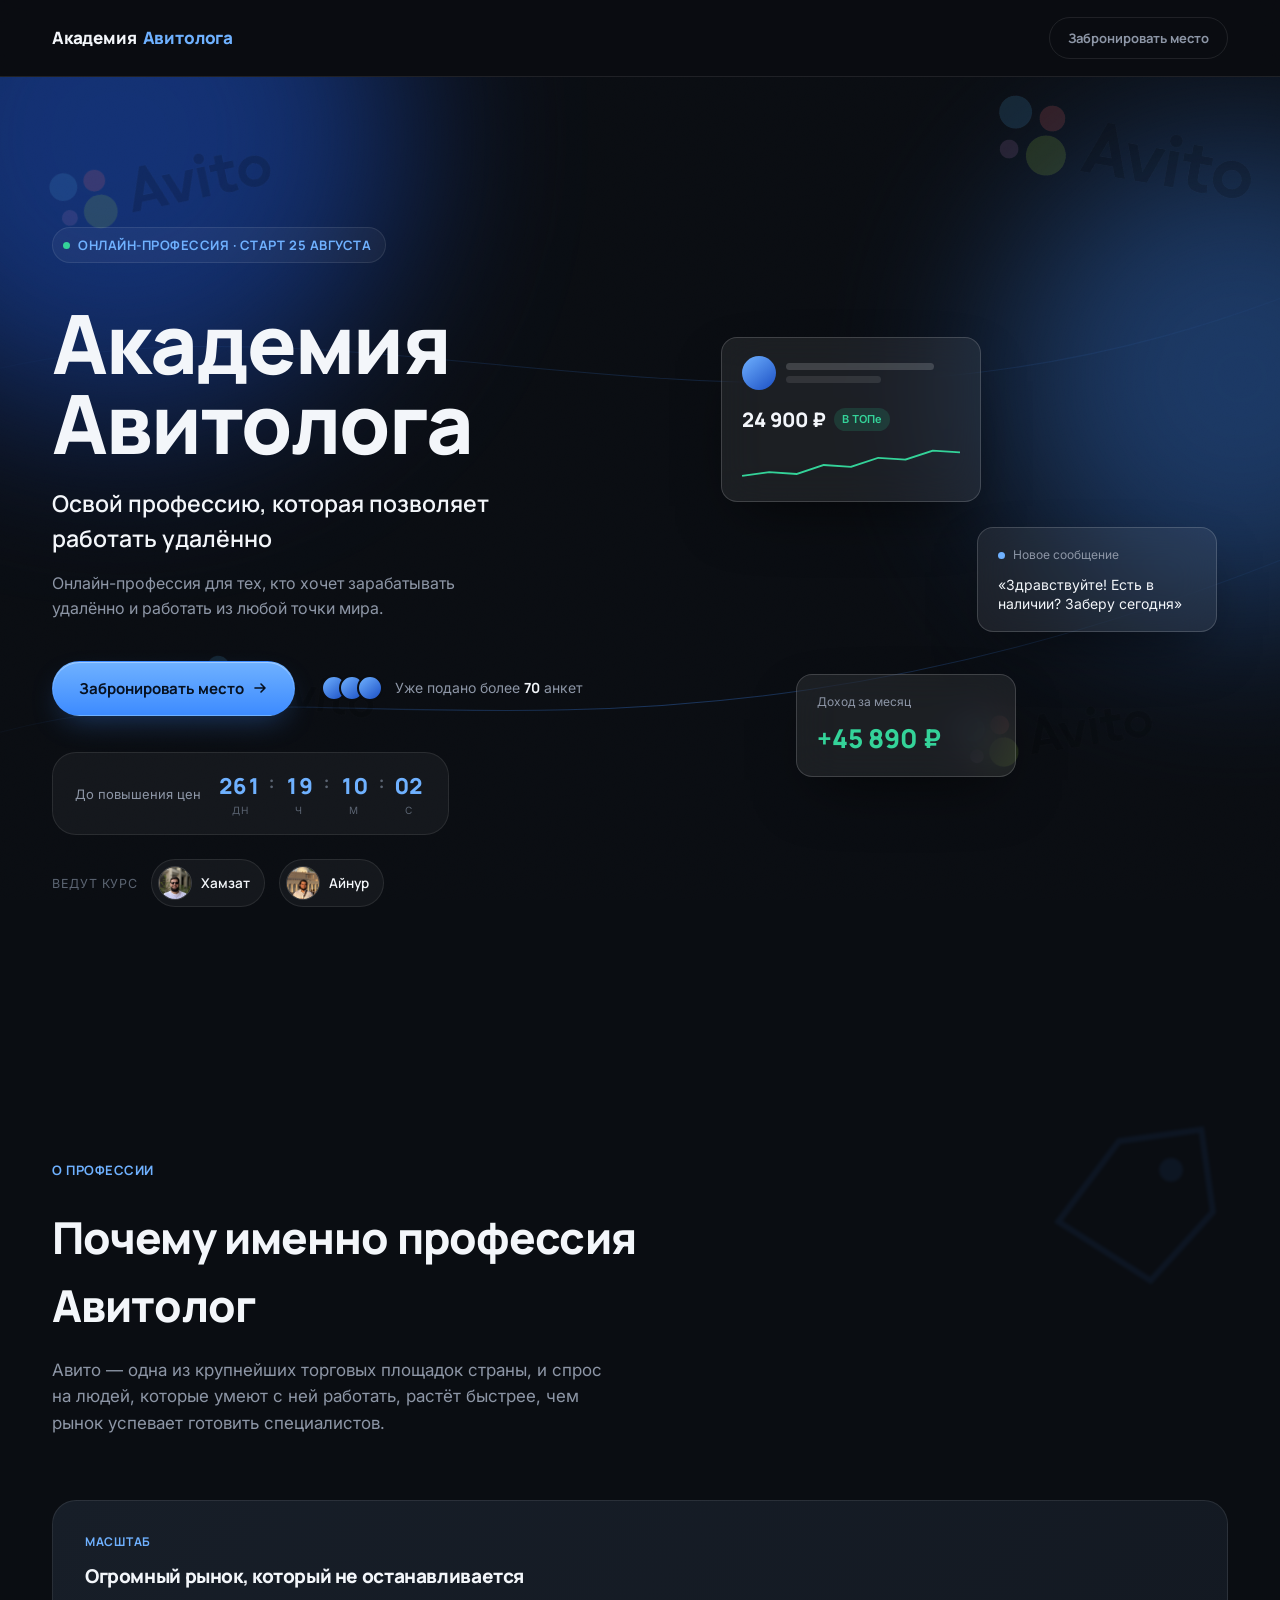
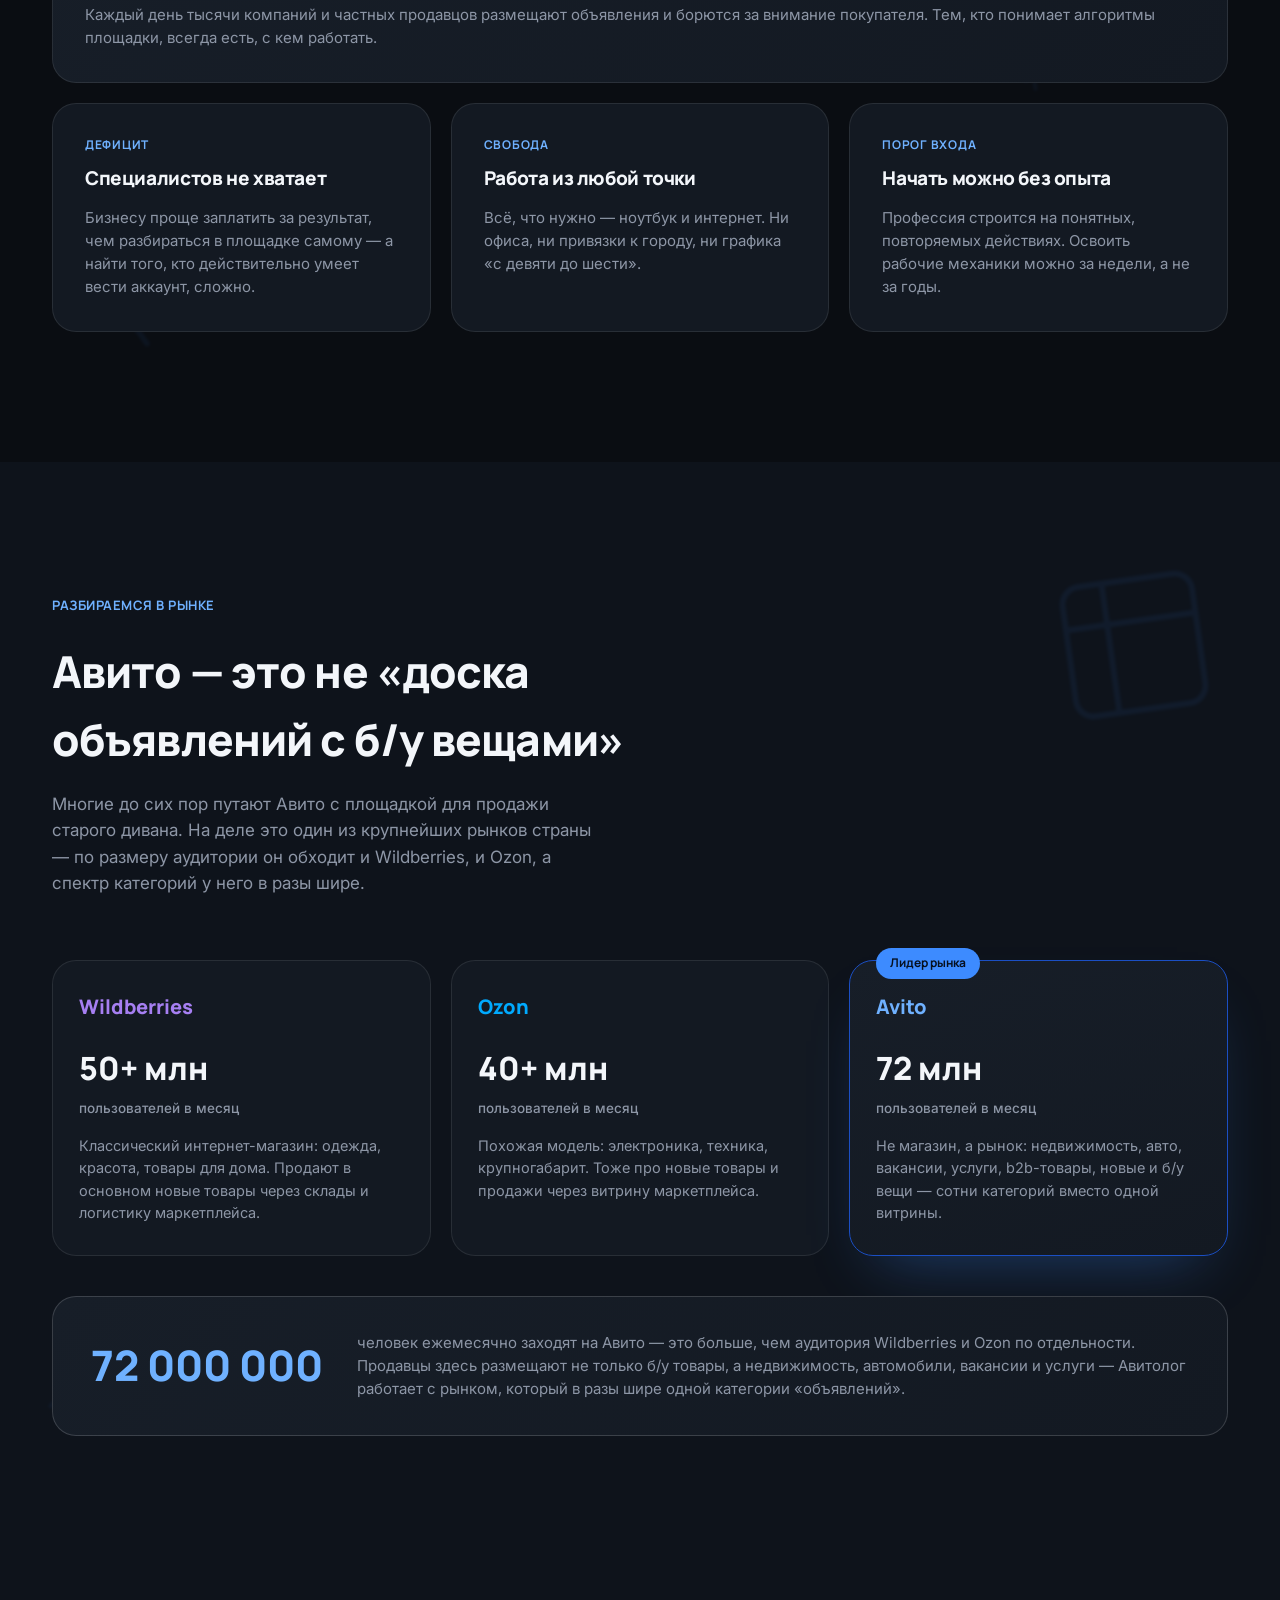
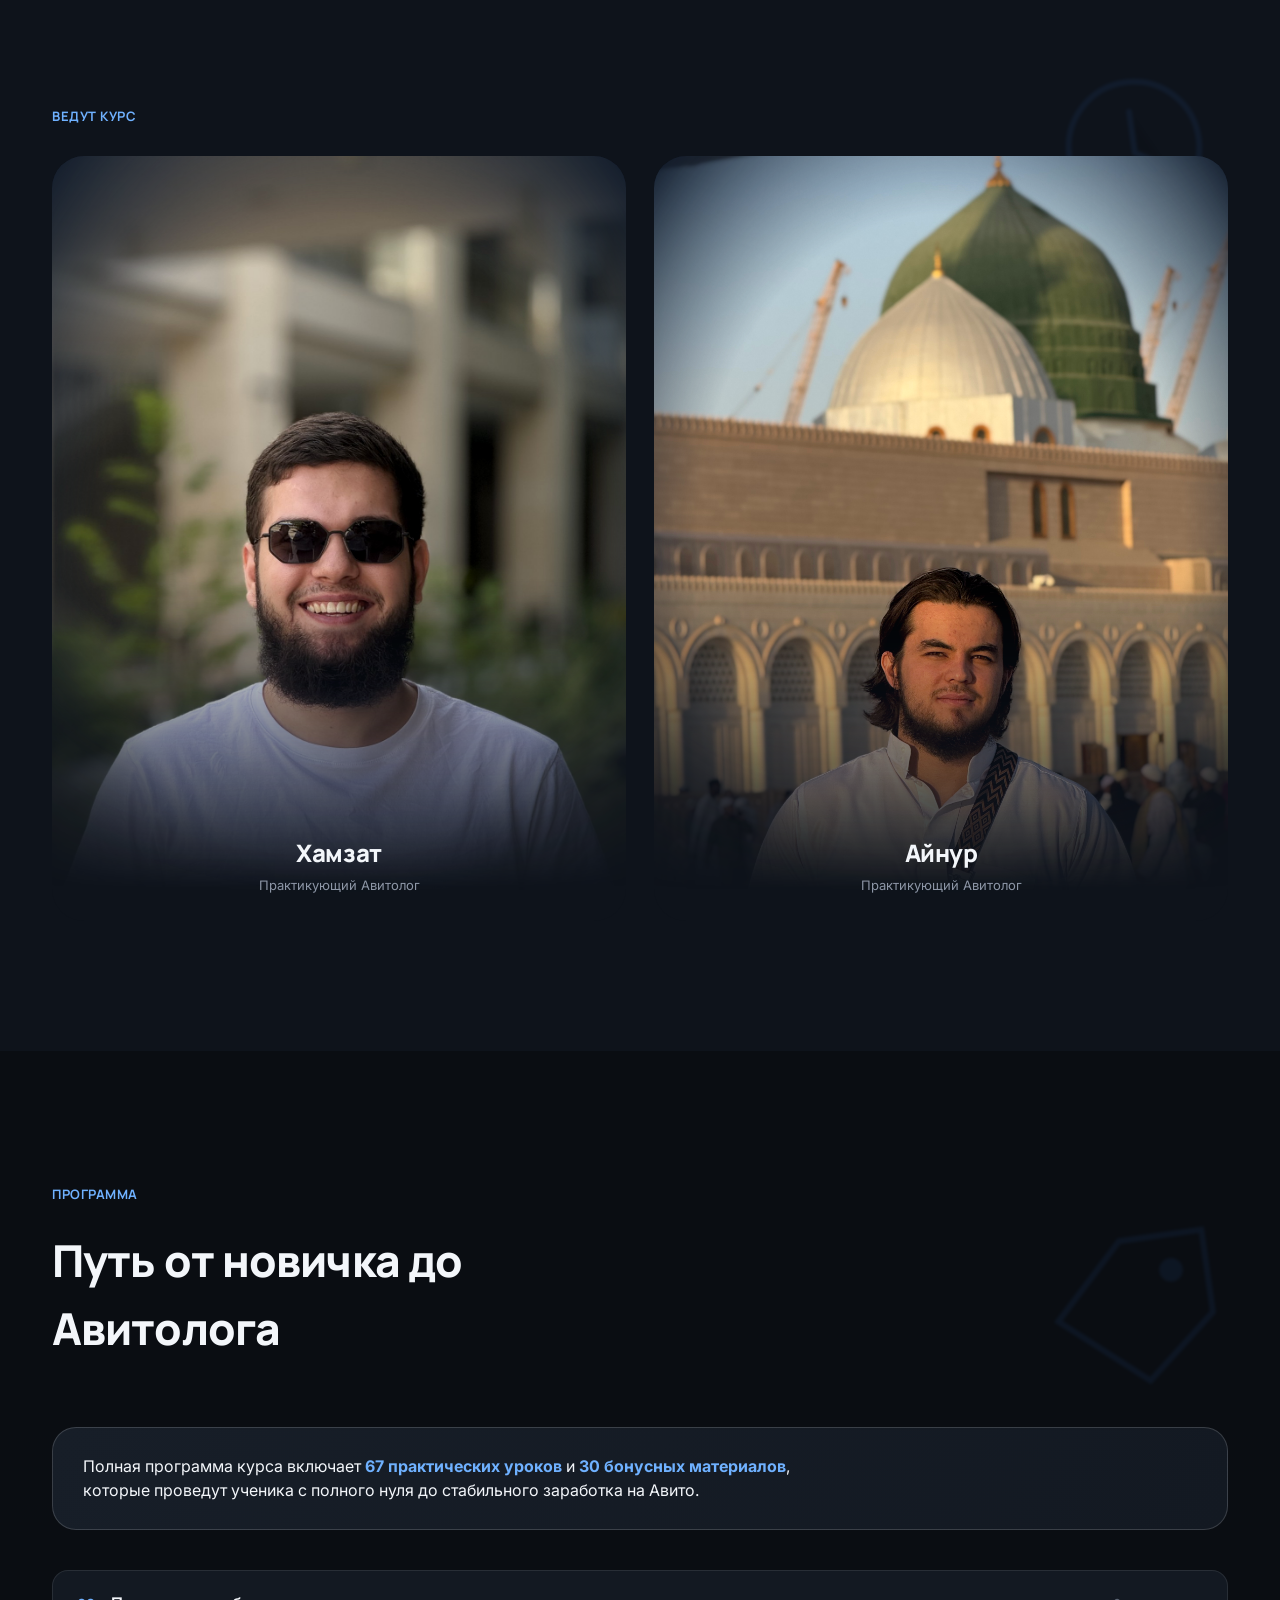
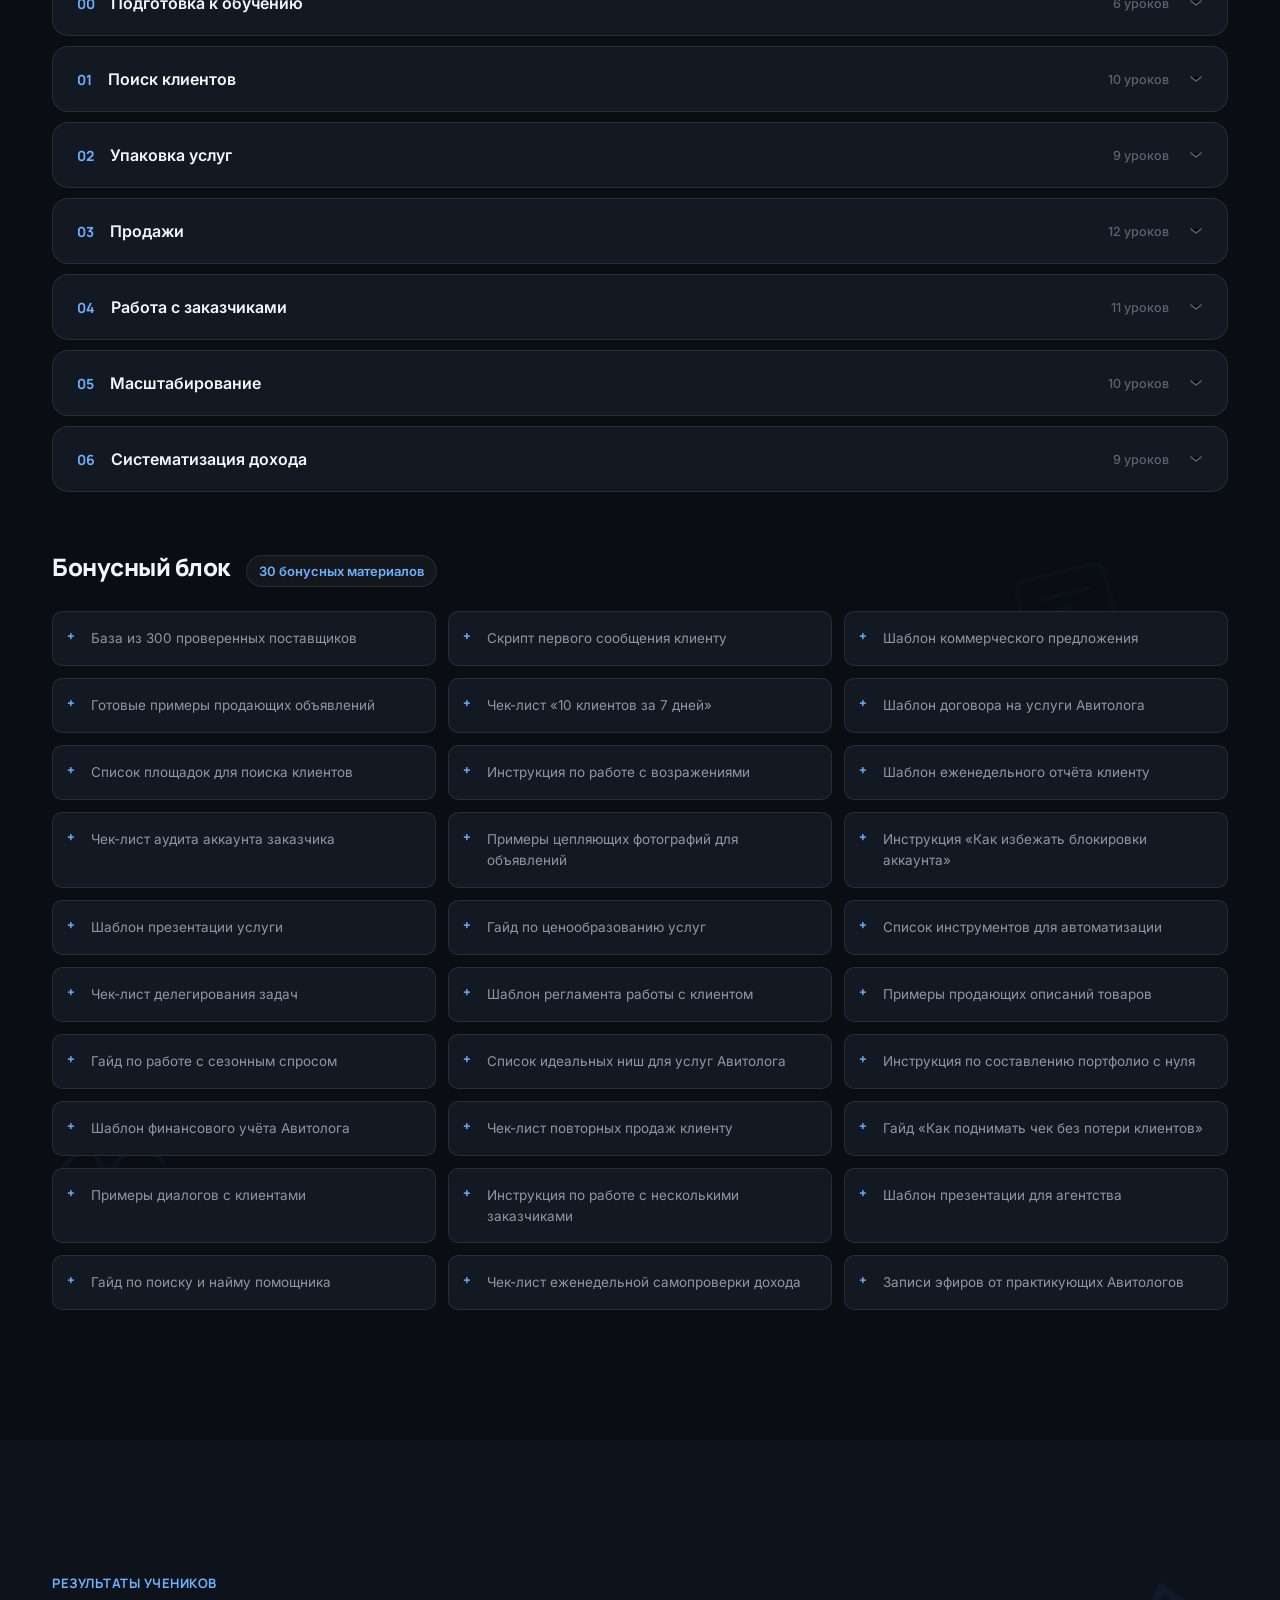
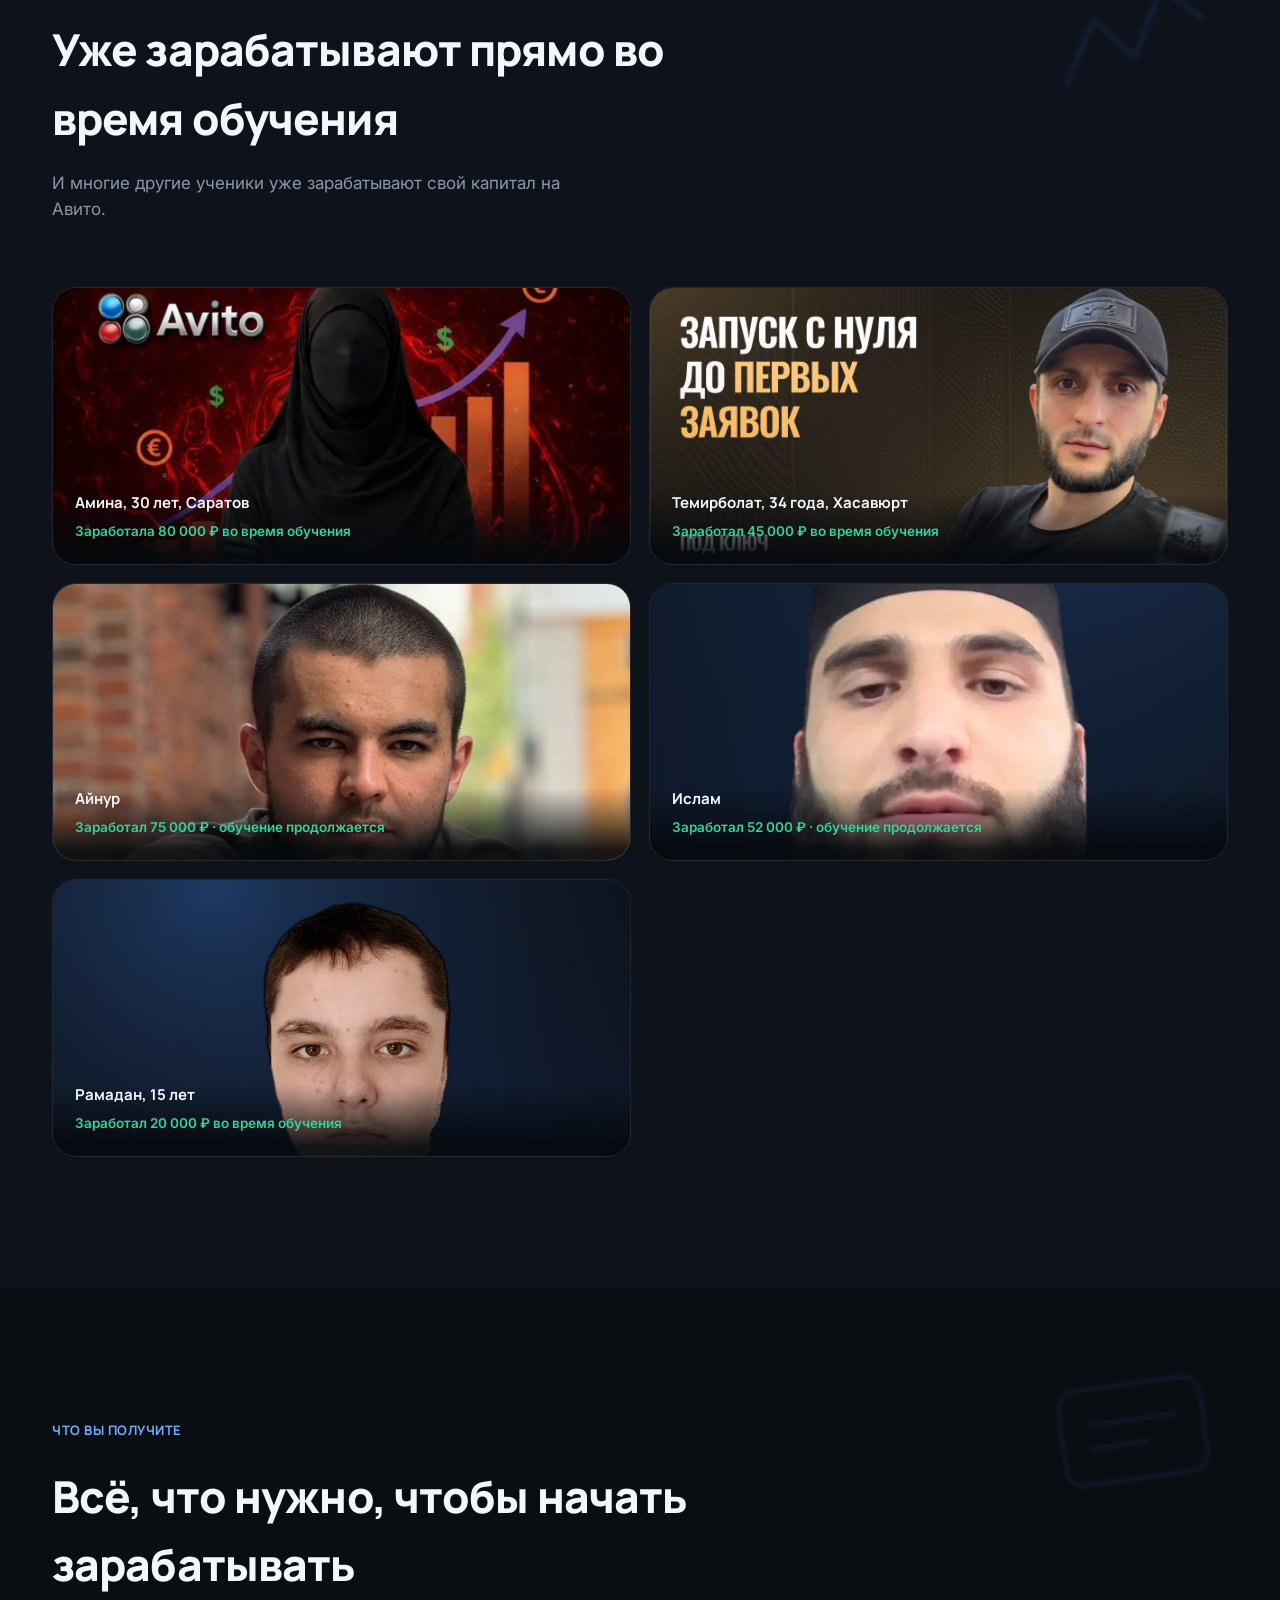
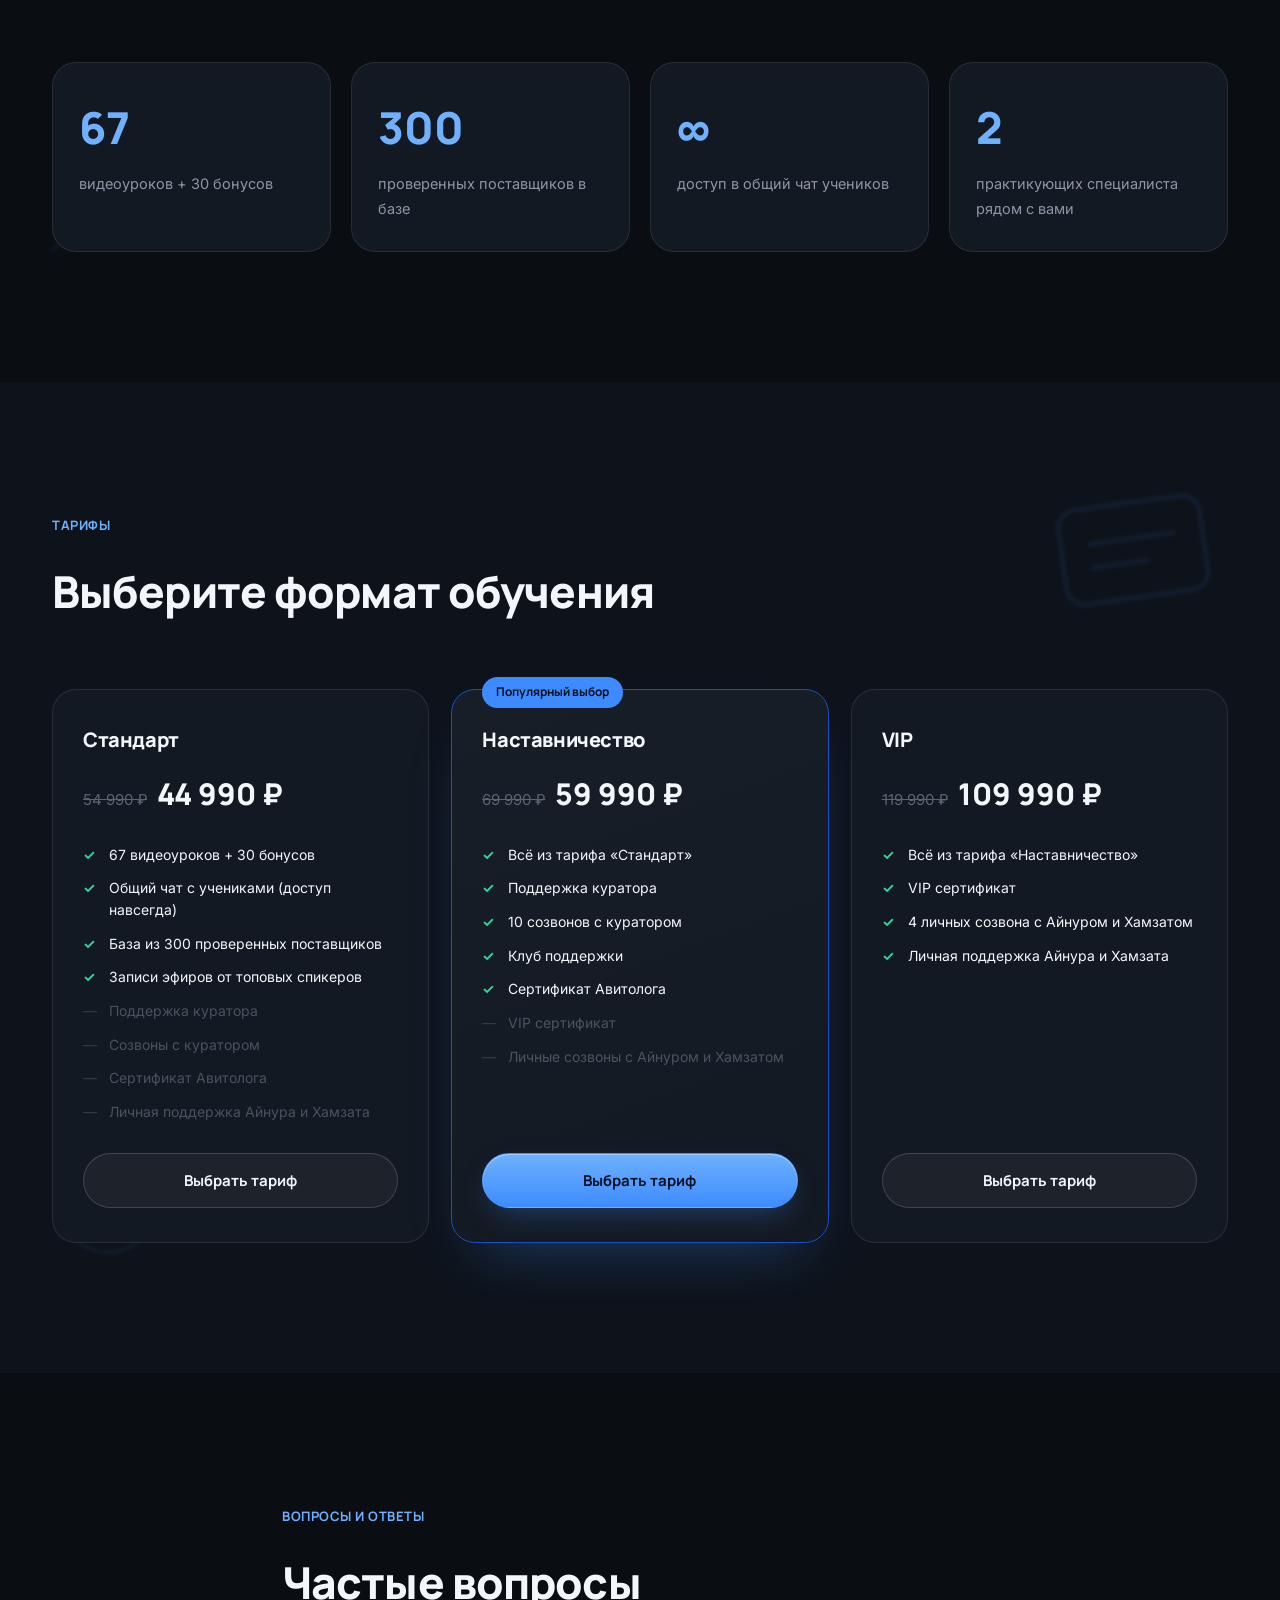
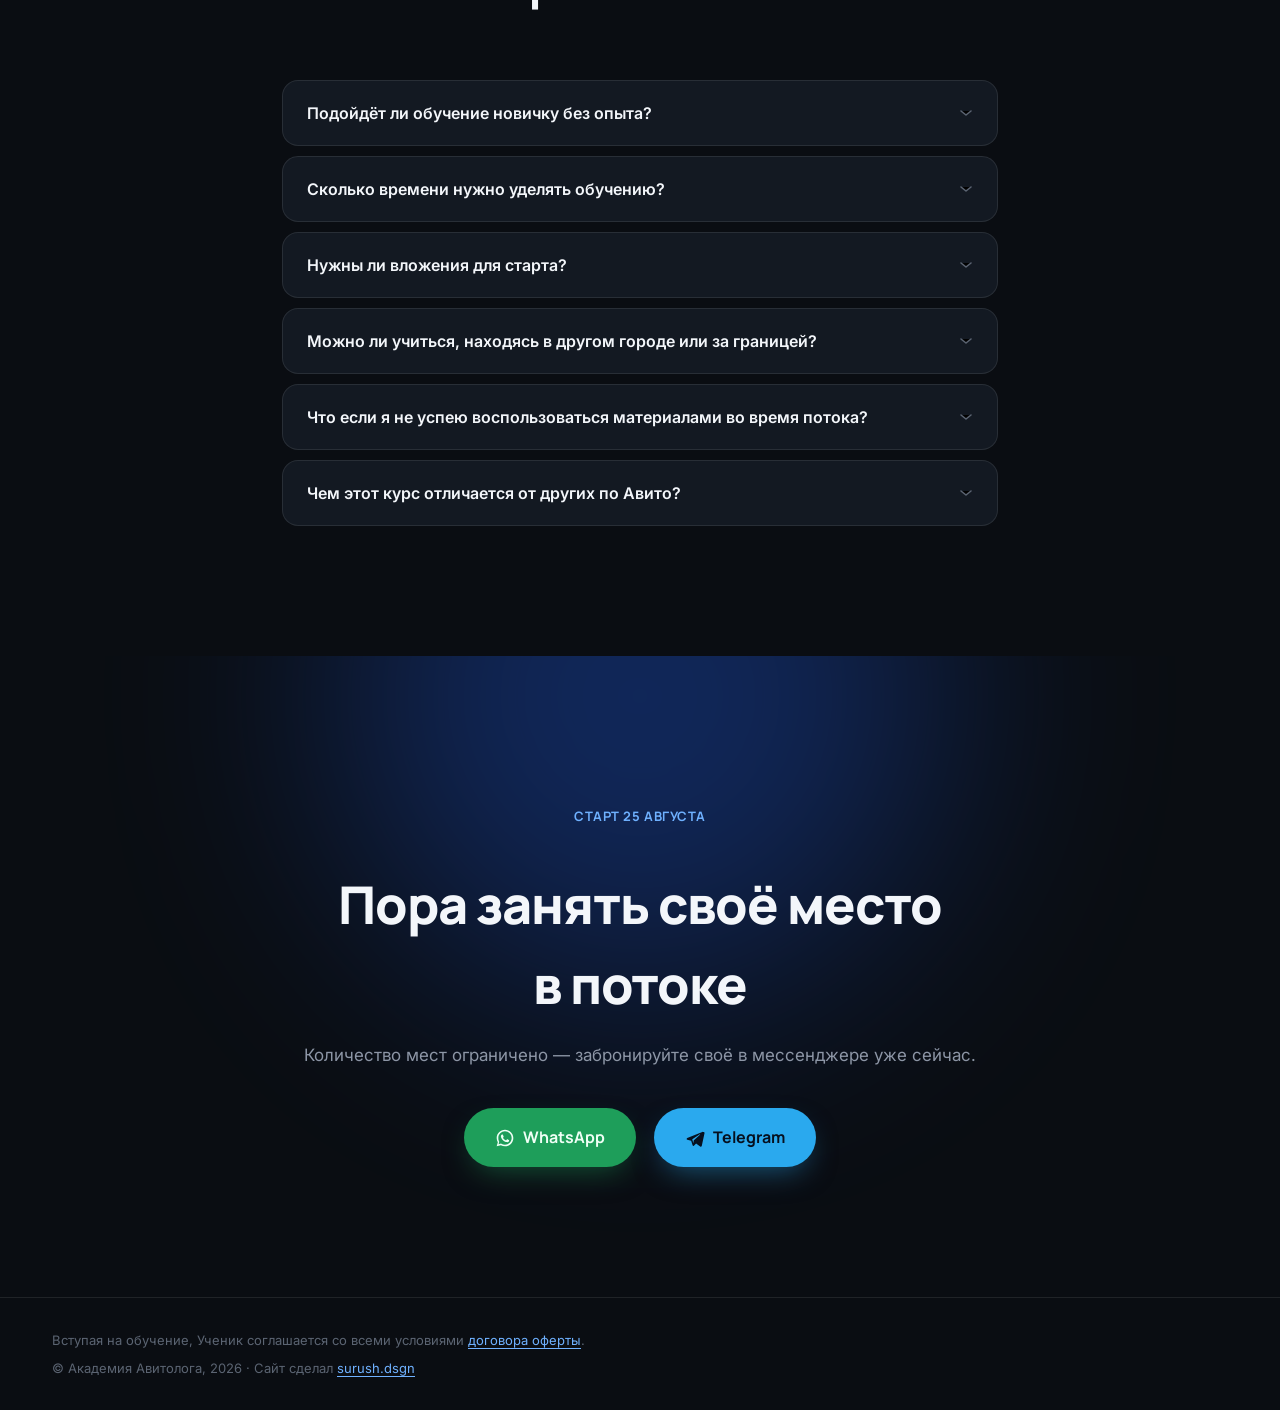
==== index.html @ 6f76bb0f "Add files via upload" ====
<!DOCTYPE html>
<html lang="ru">
<head>
<meta charset="UTF-8">
<meta name="viewport" content="width=device-width, initial-scale=1.0">
<title>Академия Авитолога — онлайн-профессия для удалённой работы</title>
<meta name="description" content="Освой профессию Авитолога и зарабатывай удалённо. Практикующие специалисты, реальные методы, старт 25 августа.">
<link rel="preconnect" href="https://fonts.googleapis.com">
<link rel="preconnect" href="https://fonts.gstatic.com" crossorigin>
<link href="https://fonts.googleapis.com/css2?family=Manrope:wght@500;600;700;800&family=Inter:wght@400;500;600&display=swap" rel="stylesheet">
<link rel="stylesheet" href="css/styles.css">
</head>
<body>

<div class="noise-overlay" aria-hidden="true"></div>
<div class="cursor-glow" aria-hidden="true"></div>

<!-- ============ HEADER ============ -->
<header class="site-header">
  <div class="container header-row">
    <div class="logo">Академия<span>Авитолога</span></div>
    <a href="#final-cta" class="btn btn-ghost btn-sm js-scroll-cta">Забронировать место</a>
  </div>
</header>

<main>

  <!-- ============ HERO ============ -->
  <section class="hero" id="hero">
    <div class="hero-bg" aria-hidden="true">
      <div class="hero-glow hero-glow-a"></div>
      <div class="hero-glow hero-glow-b"></div>
      <svg class="hero-lines" viewBox="0 0 1440 900" preserveAspectRatio="none" aria-hidden="true">
        <path d="M-100,650 C 300,500 700,750 1600,400" stroke="url(#lineGrad)" stroke-width="1" fill="none" opacity="0.35"/>
        <path d="M-100,300 C 400,150 900,450 1600,150" stroke="url(#lineGrad)" stroke-width="1" fill="none" opacity="0.2"/>
        <defs>
          <linearGradient id="lineGrad" x1="0" y1="0" x2="1" y2="0">
            <stop offset="0%" stop-color="#3D8BFF" stop-opacity="0"/>
            <stop offset="50%" stop-color="#3D8BFF" stop-opacity="0.9"/>
            <stop offset="100%" stop-color="#3D8BFF" stop-opacity="0"/>
          </linearGradient>
        </defs>
      </svg>
      <img src="assets/avito-logo.png" alt="" class="hero-avito-mark mark-1" loading="lazy">
      <img src="assets/avito-logo.png" alt="" class="hero-avito-mark mark-2" loading="lazy">
      <img src="assets/avito-logo.png" alt="" class="hero-avito-mark mark-3" loading="lazy">
      <img src="assets/avito-logo.png" alt="" class="hero-avito-mark mark-4" loading="lazy">
    </div>

    <div class="container hero-grid">
      <div class="hero-copy" data-reveal>
        <div class="eyebrow"><span class="dot-live"></span>Онлайн-профессия · Старт 25 августа</div>
        <h1 class="hero-title">Академия<br>Авитолога</h1>
        <p class="hero-subtitle">Освой профессию, которая позволяет работать удалённо</p>
        <p class="hero-body">Онлайн-профессия для тех, кто хочет зарабатывать удалённо и работать из любой точки мира.</p>

        <div class="hero-actions">
          <a href="#final-cta" class="btn btn-primary js-scroll-cta">
            <span>Забронировать место</span>
            <svg width="16" height="16" viewBox="0 0 16 16" fill="none"><path d="M3 8H13M13 8L9 4M13 8L9 12" stroke="currentColor" stroke-width="1.6" stroke-linecap="round" stroke-linejoin="round"/></svg>
          </a>
          <div class="applications-proof">
            <div class="avatars-stack" aria-hidden="true"><span></span><span></span><span></span></div>
            <span>Уже подано более <strong class="js-count" data-count="70">70</strong> анкет</span>
          </div>
        </div>

        <div class="countdown-chip" role="timer" aria-label="Обратный отсчёт до повышения цен">
          <span class="countdown-label">До повышения цен</span>
          <div class="countdown-numbers">
            <div class="cd-unit"><span class="cd-val js-cd-days">00</span><span class="cd-unit-label">дн</span></div>
            <span class="cd-sep">:</span>
            <div class="cd-unit"><span class="cd-val js-cd-hours">00</span><span class="cd-unit-label">ч</span></div>
            <span class="cd-sep">:</span>
            <div class="cd-unit"><span class="cd-val js-cd-mins">00</span><span class="cd-unit-label">м</span></div>
            <span class="cd-sep">:</span>
            <div class="cd-unit"><span class="cd-val js-cd-secs">00</span><span class="cd-unit-label">с</span></div>
          </div>
        </div>

        <div class="hero-teachers">
          <span class="hero-teachers-label">Ведут курс</span>
          <div class="hero-teachers-list">
            <div class="hero-teacher-mini">
              <img src="assets/hamzat.jpg" alt="Хамзат — практикующий Авитолог" loading="lazy">
              <span>Хамзат</span>
            </div>
            <div class="hero-teacher-mini">
              <img src="assets/ainur-teacher.jpg" alt="Айнур — практикующий Авитолог" loading="lazy">
              <span>Айнур</span>
            </div>
          </div>
        </div>
      </div>

      <div class="hero-artifacts" data-reveal data-reveal-delay="1">
        <div class="artifact-card artifact-listing float-a">
          <div class="artifact-card-top">
            <div class="artifact-avatar"></div>
            <div class="artifact-lines">
              <span class="line line-title"></span>
              <span class="line line-sub"></span>
            </div>
          </div>
          <div class="artifact-price">24 900 ₽ <span class="artifact-badge">В ТОПе</span></div>
          <div class="artifact-chart">
            <svg viewBox="0 0 160 40" preserveAspectRatio="none"><polyline points="0,32 20,28 40,30 60,20 80,22 100,12 120,14 140,4 160,6" fill="none" stroke="#34D399" stroke-width="2"/></svg>
          </div>
        </div>

        <div class="artifact-card artifact-chat float-b">
          <div class="artifact-chat-head">
            <span class="chat-dot"></span> Новое сообщение
          </div>
          <p class="artifact-chat-msg">«Здравствуйте! Есть в наличии? Заберу сегодня»</p>
        </div>

        <div class="artifact-card artifact-income float-c">
          <span class="artifact-income-label">Доход за месяц</span>
          <span class="artifact-income-val">+45 890 ₽</span>
        </div>
      </div>
    </div>
  </section>

  <!-- ============ WHY PROFESSION ============ -->
  <section class="section" id="why-profession">
    <div class="bg-icon-layer" aria-hidden="true">
      <svg class="bg-icon bg-icon-1" viewBox="0 0 64 64"><path d="M6 34 L30 10 L58 10 L58 38 L34 58 Z" fill="none" stroke="currentColor" stroke-width="2"/><circle cx="46" cy="22" r="4" fill="currentColor"/></svg>
      <svg class="bg-icon bg-icon-2" viewBox="0 0 64 64"><circle cx="26" cy="26" r="16" fill="none" stroke="currentColor" stroke-width="2"/><path d="M38 38 L54 54" stroke="currentColor" stroke-width="2.5" stroke-linecap="round"/></svg>
      <svg class="bg-icon bg-icon-3" viewBox="0 0 64 64"><path d="M12 46 C 12 30, 24 30, 24 18 C 24 30, 36 30, 36 46" fill="none" stroke="currentColor" stroke-width="2"/><path d="M8 40 L20 20 L32 34 L44 12 L56 24" fill="none" stroke="currentColor" stroke-width="2" stroke-linecap="round" stroke-linejoin="round"/></svg>
    </div>
    <div class="container">
      <div class="section-head" data-reveal>
        <span class="eyebrow eyebrow-plain">О профессии</span>
        <h2>Почему именно профессия Авитолог</h2>
        <p class="section-lead">Авито — одна из крупнейших торговых площадок страны, и спрос на людей, которые умеют с ней работать, растёт быстрее, чем рынок успевает готовить специалистов.</p>
      </div>

      <div class="feature-grid" data-reveal>
        <div class="feature-card feature-card-lg">
          <div class="feature-num">Масштаб</div>
          <h3>Огромный рынок, который не останавливается</h3>
          <p>Каждый день тысячи компаний и частных продавцов размещают объявления и борются за внимание покупателя. Тем, кто понимает алгоритмы площадки, всегда есть, с кем работать.</p>
        </div>
        <div class="feature-card">
          <div class="feature-num">Дефицит</div>
          <h3>Специалистов не хватает</h3>
          <p>Бизнесу проще заплатить за результат, чем разбираться в площадке самому — а найти того, кто действительно умеет вести аккаунт, сложно.</p>
        </div>
        <div class="feature-card">
          <div class="feature-num">Свобода</div>
          <h3>Работа из любой точки</h3>
          <p>Всё, что нужно — ноутбук и интернет. Ни офиса, ни привязки к городу, ни графика «с девяти до шести».</p>
        </div>
        <div class="feature-card">
          <div class="feature-num">Порог входа</div>
          <h3>Начать можно без опыта</h3>
          <p>Профессия строится на понятных, повторяемых действиях. Освоить рабочие механики можно за недели, а не за годы.</p>
        </div>
      </div>
    </div>
  </section>

  <!-- ============ MARKETPLACE COMPARISON ============ -->
  <section class="section section-alt" id="marketplace-compare">
    <div class="bg-icon-layer" aria-hidden="true">
      <svg class="bg-icon bg-icon-1" viewBox="0 0 64 64"><rect x="10" y="10" width="44" height="44" rx="6" fill="none" stroke="currentColor" stroke-width="2"/><path d="M10 24h44M24 10v44" stroke="currentColor" stroke-width="2"/></svg>
      <svg class="bg-icon bg-icon-2" viewBox="0 0 64 64"><path d="M8 46 L24 20 L36 34 L56 10" fill="none" stroke="currentColor" stroke-width="2" stroke-linecap="round" stroke-linejoin="round"/></svg>
    </div>
    <div class="container">
      <div class="section-head" data-reveal>
        <span class="eyebrow eyebrow-plain">Разбираемся в рынке</span>
        <h2>Авито — это не «доска объявлений с б/у вещами»</h2>
        <p class="section-lead">Многие до сих пор путают Авито с площадкой для продажи старого дивана. На деле это один из крупнейших рынков страны — по размеру аудитории он обходит и Wildberries, и Ozon, а спектр категорий у него в разы шире.</p>
      </div>

      <div class="compare-grid" data-reveal>
        <div class="compare-card">
          <div class="compare-logo compare-logo-wb">Wildberries</div>
          <div class="compare-stat">50+ млн<span>пользователей в месяц</span></div>
          <p>Классический интернет-магазин: одежда, красота, товары для дома. Продают в основном новые товары через склады и логистику маркетплейса.</p>
        </div>
        <div class="compare-card">
          <div class="compare-logo compare-logo-ozon">Ozon</div>
          <div class="compare-stat">40+ млн<span>пользователей в месяц</span></div>
          <p>Похожая модель: электроника, техника, крупногабарит. Тоже про новые товары и продажи через витрину маркетплейса.</p>
        </div>
        <div class="compare-card compare-card-featured">
          <span class="price-badge">Лидер рынка</span>
          <div class="compare-logo compare-logo-avito">Avito</div>
          <div class="compare-stat">72 млн<span>пользователей в месяц</span></div>
          <p>Не магазин, а рынок: недвижимость, авто, вакансии, услуги, b2b-товары, новые и б/у вещи — сотни категорий вместо одной витрины.</p>
        </div>
      </div>

      <div class="compare-highlight" data-reveal>
        <div class="compare-highlight-num">72 000 000</div>
        <p>человек ежемесячно заходят на Авито — это больше, чем аудитория Wildberries и Ozon по отдельности. Продавцы здесь размещают не только б/у товары, а недвижимость, автомобили, вакансии и услуги — Авитолог работает с рынком, который в разы шире одной категории «объявлений».</p>
      </div>
    </div>
  </section>

  <!-- ============ TEACHERS SHOWCASE ============ -->
  <section class="section section-alt teachers-showcase" id="teachers">
    <div class="bg-icon-layer" aria-hidden="true">
      <svg class="bg-icon bg-icon-1" viewBox="0 0 64 64"><circle cx="32" cy="32" r="22" fill="none" stroke="currentColor" stroke-width="2"/><path d="M32 20v14l10 6" stroke="currentColor" stroke-width="2" stroke-linecap="round"/></svg>
      <svg class="bg-icon bg-icon-2" viewBox="0 0 64 64"><path d="M12 46 C 12 30, 24 30, 24 18 C 24 30, 36 30, 36 46" fill="none" stroke="currentColor" stroke-width="2"/></svg>
    </div>
    <div class="container">
      <span class="eyebrow eyebrow-plain" data-reveal>Ведут курс</span>

      <div class="teacher-cutouts" data-reveal>
        <div class="teacher-cutout">
          <div class="teacher-cutout-glow"></div>
          <img src="assets/hamzat.jpg" alt="Хамзат — практикующий Авитолог" loading="lazy">
          <div class="teacher-cutout-caption"><h3>Хамзат</h3><span>Практикующий Авитолог</span></div>
        </div>
        <div class="teacher-cutout">
          <div class="teacher-cutout-glow"></div>
          <img src="assets/ainur-teacher.jpg" alt="Айнур — практикующий Авитолог" loading="lazy">
          <div class="teacher-cutout-caption"><h3>Айнур</h3><span>Практикующий Авитолог</span></div>
        </div>
      </div>
    </div>
  </section>

  <!-- ============ PROGRAM ============ -->
  <section class="section" id="program">
    <div class="bg-icon-layer" aria-hidden="true">
      <svg class="bg-icon bg-icon-1" viewBox="0 0 64 64"><path d="M6 34 L30 10 L58 10 L58 38 L34 58 Z" fill="none" stroke="currentColor" stroke-width="2"/><circle cx="46" cy="22" r="4" fill="currentColor"/></svg>
      <svg class="bg-icon bg-icon-2" viewBox="0 0 64 64"><path d="M8 40 L20 20 L32 34 L44 12 L56 24" fill="none" stroke="currentColor" stroke-width="2.5" stroke-linecap="round" stroke-linejoin="round"/></svg>
      <svg class="bg-icon bg-icon-3" viewBox="0 0 64 64"><rect x="8" y="14" width="48" height="32" rx="6" fill="none" stroke="currentColor" stroke-width="2"/><path d="M18 26h28M18 34h18" stroke="currentColor" stroke-width="2" stroke-linecap="round"/></svg>
    </div>
    <div class="container">
      <div class="section-head" data-reveal>
        <span class="eyebrow eyebrow-plain">Программа</span>
        <h2>Путь от новичка до Авитолога</h2>
      </div>

      <div class="program-banner" data-reveal>
        <p>Полная программа курса включает <strong>67 практических уроков</strong> и <strong>30 бонусных материалов</strong>, которые проведут ученика с полного нуля до стабильного заработка на Авито.</p>
      </div>

      <div class="accordion" data-reveal>

        <div class="acc-item">
          <button class="acc-trigger" aria-expanded="false">
            <span class="acc-num">00</span>
            <span class="acc-title">Подготовка к обучению</span>
            <span class="acc-count">6 уроков</span>
            <svg class="acc-chevron" width="14" height="14" viewBox="0 0 14 14"><path d="M2 5L7 9L12 5" stroke="currentColor" stroke-width="1.6" stroke-linecap="round" stroke-linejoin="round"/></svg>
          </button>
          <div class="acc-panel">
            <p class="prog-result">Настроил рабочее место, снял стартовые страхи и знаешь точный план действий на ближайшие недели.</p>
            <ol class="prog-lessons">
              <li>Как устроена профессия Авитолога и на чём она зарабатывает</li>
              <li>Что нужно из техники и инструментов для старта</li>
              <li>Как настроить график, чтобы не бросить обучение на середине</li>
              <li>«А вдруг не получится?» — снимаем стартовый страх</li>
              <li>Как поставить цель на первый заработок и не распыляться</li>
              <li>Разбор частых ошибок новичков, чтобы не повторять чужой путь</li>
            </ol>
          </div>
        </div>

        <div class="acc-item">
          <button class="acc-trigger" aria-expanded="false">
            <span class="acc-num">01</span>
            <span class="acc-title">Поиск клиентов</span>
            <span class="acc-count">10 уроков</span>
            <svg class="acc-chevron" width="14" height="14" viewBox="0 0 14 14"><path d="M2 5L7 9L12 5" stroke="currentColor" stroke-width="1.6" stroke-linecap="round" stroke-linejoin="round"/></svg>
          </button>
          <div class="acc-panel">
            <p class="prog-result">Знаешь, где искать заказчиков, и умеешь выходить на первый контакт без отказов.</p>
            <ol class="prog-lessons">
              <li>Где находятся компании, которым нужен Авитолог</li>
              <li>Как составить список потенциальных клиентов за один вечер</li>
              <li>Соцсети и мессенджеры как источник заказчиков</li>
              <li>Скрипт первого сообщения, на который отвечают</li>
              <li>Как определить, готов ли клиент платить за услугу</li>
              <li>Что делать, если клиент не отвечает</li>
              <li>Холодный и тёплый поиск: в чём разница на практике</li>
              <li>Как использовать сарафанное радио с первых дней</li>
              <li>Разбор диалогов: живые примеры выхода на клиента</li>
              <li>Чек-лист «10 клиентов за 7 дней»</li>
            </ol>
          </div>
        </div>

        <div class="acc-item">
          <button class="acc-trigger" aria-expanded="false">
            <span class="acc-num">02</span>
            <span class="acc-title">Упаковка услуг</span>
            <span class="acc-count">9 уроков</span>
            <svg class="acc-chevron" width="14" height="14" viewBox="0 0 14 14"><path d="M2 5L7 9L12 5" stroke="currentColor" stroke-width="1.6" stroke-linecap="round" stroke-linejoin="round"/></svg>
          </button>
          <div class="acc-panel">
            <p class="prog-result">Есть готовое предложение, прайс и портфолио, которые продают тебя ещё до звонка.</p>
            <ol class="prog-lessons">
              <li>Как сформулировать услугу так, чтобы её захотели купить</li>
              <li>Из чего состоит цена на услугу Авитолога</li>
              <li>Портфолио с нуля: что показать, если пока нет кейсов</li>
              <li>Оформление профиля и презентации для клиента</li>
              <li>Продающее коммерческое предложение</li>
              <li>Как выделиться среди других исполнителей</li>
              <li>Ошибки упаковки, которые отпугивают клиентов</li>
              <li>Тестовое задание: как не работать бесплатно</li>
              <li>Готовые шаблоны презентации услуги</li>
            </ol>
          </div>
        </div>

        <div class="acc-item">
          <button class="acc-trigger" aria-expanded="false">
            <span class="acc-num">03</span>
            <span class="acc-title">Продажи</span>
            <span class="acc-count">12 уроков</span>
            <svg class="acc-chevron" width="14" height="14" viewBox="0 0 14 14"><path d="M2 5L7 9L12 5" stroke="currentColor" stroke-width="1.6" stroke-linecap="round" stroke-linejoin="round"/></svg>
          </button>
          <div class="acc-panel">
            <p class="prog-result">Уверенно ведёшь переговоры и закрываешь сделку без скидок и уговоров.</p>
            <ol class="prog-lessons">
              <li>Как устроен процесс продажи услуги Авитолога</li>
              <li>Первый звонок или встреча: структура разговора</li>
              <li>Как выявить, что на самом деле нужно клиенту</li>
              <li>Презентация услуги под конкретный запрос</li>
              <li>Работа с возражением «дорого»</li>
              <li>Работа с возражением «я подумаю»</li>
              <li>Как называть цену без страха потерять клиента</li>
              <li>Дожим сделки без давления</li>
              <li>Как брать предоплату и оформлять договорённости</li>
              <li>Что делать, если клиент сравнивает с конкурентами</li>
              <li>Повторные продажи и допродажи текущим клиентам</li>
              <li>Разбор реальных переговоров от практикующих Авитологов</li>
            </ol>
          </div>
        </div>

        <div class="acc-item">
          <button class="acc-trigger" aria-expanded="false">
            <span class="acc-num">04</span>
            <span class="acc-title">Работа с заказчиками</span>
            <span class="acc-count">11 уроков</span>
            <svg class="acc-chevron" width="14" height="14" viewBox="0 0 14 14"><path d="M2 5L7 9L12 5" stroke="currentColor" stroke-width="1.6" stroke-linecap="round" stroke-linejoin="round"/></svg>
          </button>
          <div class="acc-panel">
            <p class="prog-result">Ведёшь аккаунт клиента так, что он продлевает сотрудничество сам.</p>
            <ol class="prog-lessons">
              <li>Как принять аккаунт клиента и провести аудит</li>
              <li>Составление и продвижение объявлений под заказчика</li>
              <li>Настройка и оптимизация карточек товаров и услуг</li>
              <li>Как отчитываться перед клиентом, чтобы он видел ценность</li>
              <li>Работа с обращениями клиентов заказчика</li>
              <li>Что делать, если результата пока нет</li>
              <li>Как избежать блокировки аккаунта заказчика</li>
              <li>Регламент и договорённости на весь срок сотрудничества</li>
              <li>Как продлевать контракт без «уговоров»</li>
              <li>Работа с несколькими заказчиками одновременно</li>
              <li>Чек-лист еженедельной работы с клиентом</li>
            </ol>
          </div>
        </div>

        <div class="acc-item">
          <button class="acc-trigger" aria-expanded="false">
            <span class="acc-num">05</span>
            <span class="acc-title">Масштабирование</span>
            <span class="acc-count">10 уроков</span>
            <svg class="acc-chevron" width="14" height="14" viewBox="0 0 14 14"><path d="M2 5L7 9L12 5" stroke="currentColor" stroke-width="1.6" stroke-linecap="round" stroke-linejoin="round"/></svg>
          </button>
          <div class="acc-panel">
            <p class="prog-result">Увеличиваешь доход не за счёт своего времени, а за счёт системы и команды.</p>
            <ol class="prog-lessons">
              <li>Когда пора нанимать помощника</li>
              <li>Как делегировать рутинные задачи</li>
              <li>Формирование команды под несколько проектов</li>
              <li>Ценообразование при масштабировании</li>
              <li>Как вести 5+ клиентов без потери качества</li>
              <li>Автоматизация части процессов</li>
              <li>Партнёрства с другими специалистами</li>
              <li>Как строить личный бренд Авитолога</li>
              <li>Привлечение клиентов через рекомендации команды</li>
              <li>Модель агентства: от фрилансера к бизнесу</li>
            </ol>
          </div>
        </div>

        <div class="acc-item">
          <button class="acc-trigger" aria-expanded="false">
            <span class="acc-num">06</span>
            <span class="acc-title">Систематизация дохода</span>
            <span class="acc-count">9 уроков</span>
            <svg class="acc-chevron" width="14" height="14" viewBox="0 0 14 14"><path d="M2 5L7 9L12 5" stroke="currentColor" stroke-width="1.6" stroke-linecap="round" stroke-linejoin="round"/></svg>
          </button>
          <div class="acc-panel">
            <p class="prog-result">Доход становится предсказуемым, а не зависит от разового везения.</p>
            <ol class="prog-lessons">
              <li>Как перейти от разовых заказов к стабильному потоку</li>
              <li>Формирование финансовой подушки</li>
              <li>Учёт доходов и расходов практикующего Авитолога</li>
              <li>Как ставить финансовые цели на месяц и квартал</li>
              <li>Диверсификация: несколько источников дохода на Авито</li>
              <li>Работа с сезонностью спроса</li>
              <li>Долгосрочные контракты вместо разовых заказов</li>
              <li>Как выйти на стабильные 100 000+ ₽ в месяц</li>
              <li>План действий на первый год в профессии</li>
            </ol>
          </div>
        </div>

      </div>

      <div class="bonus-section" data-reveal>
        <div class="bonus-head">
          <h3>Бонусный блок</h3>
          <span class="bonus-count">30 бонусных материалов</span>
        </div>
        <div class="bonus-grid">
          <div class="bonus-card">База из 300 проверенных поставщиков</div>
          <div class="bonus-card">Скрипт первого сообщения клиенту</div>
          <div class="bonus-card">Шаблон коммерческого предложения</div>
          <div class="bonus-card">Готовые примеры продающих объявлений</div>
          <div class="bonus-card">Чек-лист «10 клиентов за 7 дней»</div>
          <div class="bonus-card">Шаблон договора на услуги Авитолога</div>
          <div class="bonus-card">Список площадок для поиска клиентов</div>
          <div class="bonus-card">Инструкция по работе с возражениями</div>
          <div class="bonus-card">Шаблон еженедельного отчёта клиенту</div>
          <div class="bonus-card">Чек-лист аудита аккаунта заказчика</div>
          <div class="bonus-card">Примеры цепляющих фотографий для объявлений</div>
          <div class="bonus-card">Инструкция «Как избежать блокировки аккаунта»</div>
          <div class="bonus-card">Шаблон презентации услуги</div>
          <div class="bonus-card">Гайд по ценообразованию услуг</div>
          <div class="bonus-card">Список инструментов для автоматизации</div>
          <div class="bonus-card">Чек-лист делегирования задач</div>
          <div class="bonus-card">Шаблон регламента работы с клиентом</div>
          <div class="bonus-card">Примеры продающих описаний товаров</div>
          <div class="bonus-card">Гайд по работе с сезонным спросом</div>
          <div class="bonus-card">Список идеальных ниш для услуг Авитолога</div>
          <div class="bonus-card">Инструкция по составлению портфолио с нуля</div>
          <div class="bonus-card">Шаблон финансового учёта Авитолога</div>
          <div class="bonus-card">Чек-лист повторных продаж клиенту</div>
          <div class="bonus-card">Гайд «Как поднимать чек без потери клиентов»</div>
          <div class="bonus-card">Примеры диалогов с клиентами</div>
          <div class="bonus-card">Инструкция по работе с несколькими заказчиками</div>
          <div class="bonus-card">Шаблон презентации для агентства</div>
          <div class="bonus-card">Гайд по поиску и найму помощника</div>
          <div class="bonus-card">Чек-лист еженедельной самопроверки дохода</div>
          <div class="bonus-card">Записи эфиров от практикующих Авитологов</div>
        </div>
      </div>

    </div>
  </section>

  <!-- ============ CASES ============ -->
  <section class="section section-alt" id="cases">
    <div class="bg-icon-layer" aria-hidden="true">
      <svg class="bg-icon bg-icon-1" viewBox="0 0 64 64"><path d="M8 40 L20 20 L32 34 L44 12 L56 24" fill="none" stroke="currentColor" stroke-width="2.5" stroke-linecap="round" stroke-linejoin="round"/></svg>
      <svg class="bg-icon bg-icon-2" viewBox="0 0 64 64"><path d="M6 34 L30 10 L58 10 L58 38 L34 58 Z" fill="none" stroke="currentColor" stroke-width="2"/><circle cx="46" cy="22" r="4" fill="currentColor"/></svg>
    </div>
    <div class="container">
      <div class="section-head" data-reveal>
        <span class="eyebrow eyebrow-plain">Результаты учеников</span>
        <h2>Уже зарабатывают прямо во время обучения</h2>
        <p class="section-lead">И многие другие ученики уже зарабатывают свой капитал на Авито.</p>
      </div>

      <div class="cases-grid" data-reveal>

        <div class="case-card case-card-lg case-card-banner">
          <img src="assets/case-amina.jpg" alt="Амина — результат на Авито" loading="lazy">
          <div class="case-overlay">
            <span class="case-name">Амина, 30 лет, Саратов</span>
            <span class="case-earn">Заработала 80 000 ₽ во время обучения</span>
          </div>
        </div>

        <div class="case-card case-card-banner">
          <img src="assets/case-temirbolat.jpg" alt="Темирболат — результат на Авито" loading="lazy">
          <div class="case-overlay">
            <span class="case-name">Темирболат, 34 года, Хасавюрт</span>
            <span class="case-earn">Заработал 45 000 ₽ во время обучения</span>
          </div>
        </div>

        <div class="case-card case-card-photo">
          <img src="assets/case-ainur.jpg" alt="Айнур — результат на Авито" loading="lazy" class="case-photo-ainur">
          <div class="case-overlay">
            <span class="case-name">Айнур</span>
            <span class="case-earn">Заработал 75 000 ₽ · обучение продолжается</span>
          </div>
        </div>

        <div class="case-card case-card-photo">
          <img src="assets/case-islam.jpg" alt="Ислам — результат на Авито" loading="lazy" class="case-photo-islam">
          <div class="case-overlay">
            <span class="case-name">Ислам</span>
            <span class="case-earn">Заработал 52 000 ₽ · обучение продолжается</span>
          </div>
        </div>

        <div class="case-card case-card-photo">
          <img src="assets/case-ramadan.jpg" alt="Рамадан — результат на Авито" loading="lazy" class="case-photo-ramadan">
          <div class="case-overlay">
            <span class="case-name">Рамадан, 15 лет</span>
            <span class="case-earn">Заработал 20 000 ₽ во время обучения</span>
          </div>
        </div>

      </div>
    </div>
  </section>

  <!-- ============ WHAT YOU GET ============ -->
  <section class="section" id="what-you-get">
    <div class="bg-icon-layer" aria-hidden="true">
      <svg class="bg-icon bg-icon-1" viewBox="0 0 64 64"><rect x="8" y="14" width="48" height="32" rx="6" fill="none" stroke="currentColor" stroke-width="2"/><path d="M18 26h28M18 34h18" stroke="currentColor" stroke-width="2" stroke-linecap="round"/></svg>
      <svg class="bg-icon bg-icon-2" viewBox="0 0 64 64"><path d="M8 40 L20 20 L32 34 L44 12 L56 24" fill="none" stroke="currentColor" stroke-width="2.5" stroke-linecap="round" stroke-linejoin="round"/></svg>
    </div>
    <div class="container">
      <div class="section-head" data-reveal>
        <span class="eyebrow eyebrow-plain">Что вы получите</span>
        <h2>Всё, что нужно, чтобы начать зарабатывать</h2>
      </div>

      <div class="stats-grid" data-reveal>
        <div class="stat-card">
          <span class="stat-num">67</span>
          <span class="stat-label">видеоуроков + 30 бонусов</span>
        </div>
        <div class="stat-card">
          <span class="stat-num">300</span>
          <span class="stat-label">проверенных поставщиков в базе</span>
        </div>
        <div class="stat-card">
          <span class="stat-num">∞</span>
          <span class="stat-label">доступ в общий чат учеников</span>
        </div>
        <div class="stat-card">
          <span class="stat-num">2</span>
          <span class="stat-label">практикующих специалиста рядом с вами</span>
        </div>
      </div>
    </div>
  </section>

  <!-- ============ PRICING ============ -->
  <section class="section section-alt" id="pricing">
    <div class="bg-icon-layer" aria-hidden="true">
      <svg class="bg-icon bg-icon-1" viewBox="0 0 64 64"><rect x="8" y="14" width="48" height="32" rx="6" fill="none" stroke="currentColor" stroke-width="2"/><path d="M18 26h28M18 34h18" stroke="currentColor" stroke-width="2" stroke-linecap="round"/></svg>
      <svg class="bg-icon bg-icon-2" viewBox="0 0 64 64"><circle cx="32" cy="32" r="22" fill="none" stroke="currentColor" stroke-width="2"/><path d="M32 20v14l10 6" stroke="currentColor" stroke-width="2" stroke-linecap="round"/></svg>
    </div>
    <div class="container">
      <div class="section-head" data-reveal>
        <span class="eyebrow eyebrow-plain">Тарифы</span>
        <h2>Выберите формат обучения</h2>
      </div>

      <div class="pricing-grid" data-reveal>

        <div class="price-card">
          <h3 class="price-name">Стандарт</h3>
          <div class="price-value"><span class="price-old">54 990 ₽</span><span class="price-new">44 990 ₽</span></div>
          <ul class="price-list">
            <li class="yes">67 видеоуроков + 30 бонусов</li>
            <li class="yes">Общий чат с учениками (доступ навсегда)</li>
            <li class="yes">База из 300 проверенных поставщиков</li>
            <li class="yes">Записи эфиров от топовых спикеров</li>
            <li class="no">Поддержка куратора</li>
            <li class="no">Созвоны с куратором</li>
            <li class="no">Сертификат Авитолога</li>
            <li class="no">Личная поддержка Айнура и Хамзата</li>
          </ul>
          <a href="#final-cta" class="btn btn-outline js-scroll-cta">Выбрать тариф</a>
        </div>

        <div class="price-card price-card-featured">
          <span class="price-badge">Популярный выбор</span>
          <h3 class="price-name">Наставничество</h3>
          <div class="price-value"><span class="price-old">69 990 ₽</span><span class="price-new">59 990 ₽</span></div>
          <ul class="price-list">
            <li class="yes">Всё из тарифа «Стандарт»</li>
            <li class="yes">Поддержка куратора</li>
            <li class="yes">10 созвонов с куратором</li>
            <li class="yes">Клуб поддержки</li>
            <li class="yes">Сертификат Авитолога</li>
            <li class="no">VIP сертификат</li>
            <li class="no">Личные созвоны с Айнуром и Хамзатом</li>
          </ul>
          <a href="#final-cta" class="btn btn-primary js-scroll-cta">Выбрать тариф</a>
        </div>

        <div class="price-card">
          <h3 class="price-name">VIP</h3>
          <div class="price-value"><span class="price-old">119 990 ₽</span><span class="price-new">109 990 ₽</span></div>
          <ul class="price-list">
            <li class="yes">Всё из тарифа «Наставничество»</li>
            <li class="yes">VIP сертификат</li>
            <li class="yes">4 личных созвона с Айнуром и Хамзатом</li>
            <li class="yes">Личная поддержка Айнура и Хамзата</li>
          </ul>
          <a href="#final-cta" class="btn btn-outline js-scroll-cta">Выбрать тариф</a>
        </div>

      </div>
    </div>
  </section>

  <!-- ============ FAQ ============ -->
  <section class="section" id="faq">
    <div class="container container-narrow">
      <div class="section-head" data-reveal>
        <span class="eyebrow eyebrow-plain">Вопросы и ответы</span>
        <h2>Частые вопросы</h2>
      </div>

      <div class="accordion" data-reveal>
        <div class="acc-item">
          <button class="acc-trigger" aria-expanded="false">
            <span class="acc-title">Подойдёт ли обучение новичку без опыта?</span>
            <svg class="acc-chevron" width="14" height="14" viewBox="0 0 14 14"><path d="M2 5L7 9L12 5" stroke="currentColor" stroke-width="1.6" stroke-linecap="round" stroke-linejoin="round"/></svg>
          </button>
          <div class="acc-panel"><p>Да. Программа построена так, чтобы двигаться от базовых понятий к практике — специальные знания не требуются.</p></div>
        </div>
        <div class="acc-item">
          <button class="acc-trigger" aria-expanded="false">
            <span class="acc-title">Сколько времени нужно уделять обучению?</span>
            <svg class="acc-chevron" width="14" height="14" viewBox="0 0 14 14"><path d="M2 5L7 9L12 5" stroke="currentColor" stroke-width="1.6" stroke-linecap="round" stroke-linejoin="round"/></svg>
          </button>
          <div class="acc-panel"><p>Достаточно нескольких часов в неделю на изучение материалов и практику — совмещать с учёбой или основной работой можно.</p></div>
        </div>
        <div class="acc-item">
          <button class="acc-trigger" aria-expanded="false">
            <span class="acc-title">Нужны ли вложения для старта?</span>
            <svg class="acc-chevron" width="14" height="14" viewBox="0 0 14 14"><path d="M2 5L7 9L12 5" stroke="currentColor" stroke-width="1.6" stroke-linecap="round" stroke-linejoin="round"/></svg>
          </button>
          <div class="acc-panel"><p>Стартовать можно с минимальным бюджетом — в программе разбираются форматы работы под разный уровень вложений.</p></div>
        </div>
        <div class="acc-item">
          <button class="acc-trigger" aria-expanded="false">
            <span class="acc-title">Можно ли учиться, находясь в другом городе или за границей?</span>
            <svg class="acc-chevron" width="14" height="14" viewBox="0 0 14 14"><path d="M2 5L7 9L12 5" stroke="currentColor" stroke-width="1.6" stroke-linecap="round" stroke-linejoin="round"/></svg>
          </button>
          <div class="acc-panel"><p>Да, обучение полностью онлайн — нужны только ноутбук и интернет.</p></div>
        </div>
        <div class="acc-item">
          <button class="acc-trigger" aria-expanded="false">
            <span class="acc-title">Что если я не успею воспользоваться материалами во время потока?</span>
            <svg class="acc-chevron" width="14" height="14" viewBox="0 0 14 14"><path d="M2 5L7 9L12 5" stroke="currentColor" stroke-width="1.6" stroke-linecap="round" stroke-linejoin="round"/></svg>
          </button>
          <div class="acc-panel"><p>Доступ к чату учеников сохраняется навсегда, вы можете возвращаться к материалам в своём темпе.</p></div>
        </div>
        <div class="acc-item">
          <button class="acc-trigger" aria-expanded="false">
            <span class="acc-title">Чем этот курс отличается от других по Авито?</span>
            <svg class="acc-chevron" width="14" height="14" viewBox="0 0 14 14"><path d="M2 5L7 9L12 5" stroke="currentColor" stroke-width="1.6" stroke-linecap="round" stroke-linejoin="round"/></svg>
          </button>
          <div class="acc-panel"><p>Курс ведут практикующие Авитологи, которые ежедневно работают с площадкой сами — вы получаете актуальные методы, а не устаревшую теорию.</p></div>
        </div>
      </div>
    </div>
  </section>

  <!-- ============ FINAL CTA ============ -->
  <section class="final-cta" id="final-cta">
    <div class="hero-glow hero-glow-c" aria-hidden="true"></div>
    <div class="container final-cta-inner" data-reveal>
      <span class="eyebrow eyebrow-plain">Старт 25 августа</span>
      <h2>Пора занять своё место в потоке</h2>
      <p>Количество мест ограничено — забронируйте своё в мессенджере уже сейчас.</p>
      <div class="final-cta-buttons">
        <a href="https://wa.me/966541489310" target="_blank" rel="noopener" class="btn btn-messenger btn-whatsapp">
          <svg width="20" height="20" viewBox="0 0 24 24" fill="currentColor"><path d="M12 2C6.48 2 2 6.48 2 12c0 1.85.5 3.58 1.38 5.07L2 22l5.09-1.33A9.94 9.94 0 0 0 12 22c5.52 0 10-4.48 10-10S17.52 2 12 2zm0 18c-1.6 0-3.1-.44-4.38-1.2l-.31-.18-3.03.79.81-2.94-.2-.32A7.9 7.9 0 0 1 4 12c0-4.41 3.59-8 8-8s8 3.59 8 8-3.59 8-8 8zm4.4-5.6c-.24-.12-1.43-.7-1.65-.79-.22-.08-.38-.12-.55.12-.16.24-.63.79-.77.95-.14.16-.28.18-.52.06-.24-.12-1.01-.37-1.92-1.18-.71-.63-1.19-1.42-1.33-1.66-.14-.24-.02-.37.1-.49.11-.11.24-.28.36-.42.12-.14.16-.24.24-.4.08-.16.04-.3-.02-.42-.06-.12-.55-1.32-.75-1.81-.2-.48-.4-.41-.55-.42h-.47c-.16 0-.42.06-.64.3-.22.24-.85.83-.85 2.02 0 1.19.87 2.34.99 2.5.12.16 1.71 2.61 4.14 3.66.58.25 1.03.4 1.38.51.58.18 1.11.16 1.53.1.47-.07 1.43-.58 1.63-1.15.2-.57.2-1.05.14-1.15-.06-.1-.22-.16-.46-.28z"/></svg>
          WhatsApp
        </a>
        <a href="https://t.me/HM_Hamzat" target="_blank" rel="noopener" class="btn btn-messenger btn-telegram">
          <svg width="20" height="20" viewBox="0 0 24 24" fill="currentColor"><path d="M21.5 4.5 2.7 11.9c-1 .4-.9 1.9.1 2.1l4.6 1.3 1.7 5.5c.2.7 1.1.9 1.6.4l2.6-2.5 4.9 3.6c.7.5 1.7.1 1.9-.7l3.3-15.4c.2-1-.8-1.8-1.7-1.4Zm-3.2 3.4-7.6 6.8c-.2.2-.3.4-.3.7l-.3 3-1.3-4.3c-.1-.4 0-.8.4-1l8.6-5.5c.2-.1.4.1.2.3Z"/></svg>
          Telegram
        </a>
      </div>
    </div>
  </section>

</main>

<footer class="site-footer">
  <div class="container footer-inner">
    <p class="footer-agreement">Вступая на обучение, Ученик соглашается со всеми условиями <a href="oferta.html">договора оферты</a>.</p>
    <p class="footer-credit">© Академия Авитолога, 2026 · Сайт сделал <a href="https://t.me/surush_dsgn" target="_blank" rel="noopener">surush.dsgn</a></p>
  </div>
</footer>

<script src="js/main.js"></script>
</body>
</html>
---- css/styles.css ----
/* ==========================================================
   ACADEMY AVITOLOGA — DESIGN TOKENS
   ========================================================== */
:root{
  --bg: #0A0D12;
  --bg-elevated: #0E131B;
  --surface: #131922;
  --surface-2: #171E28;
  --glass: rgba(255,255,255,0.045);
  --glass-strong: rgba(255,255,255,0.07);
  --border: rgba(255,255,255,0.09);
  --border-strong: rgba(255,255,255,0.16);

  --text: #F3F6FA;
  --text-muted: #8D96A6;
  --text-faint: #5B6472;

  --accent: #3D8BFF;
  --accent-2: #6FB1FF;
  --accent-deep: #1B4FC4;
  --accent-glow: rgba(61,139,255,0.38);

  --money: #34D399;

  --font-display: 'Manrope', 'Golos Text', sans-serif;
  --font-body: 'Inter', 'Manrope', sans-serif;

  --radius-s: 10px;
  --radius-m: 16px;
  --radius-l: 24px;
  --radius-xl: 32px;

  --ease: cubic-bezier(.22,.8,.32,1);
}

*{ box-sizing: border-box; }
html{ scroll-behavior: smooth; }
body{
  margin:0;
  background: var(--bg);
  color: var(--text);
  font-family: var(--font-body);
  font-size: 16px;
  line-height: 1.55;
  -webkit-font-smoothing: antialiased;
  overflow-x: hidden;
}
img{ max-width:100%; display:block; }
a{ color: inherit; text-decoration:none; }
ul{ margin:0; padding:0; list-style:none; }
h1,h2,h3{ font-family: var(--font-display); margin:0; letter-spacing:-0.02em; font-weight:800; }
p{ margin:0; }

@media (prefers-reduced-motion: reduce){
  *{ animation-duration: 0.01ms !important; animation-iteration-count: 1 !important; transition-duration: 0.01ms !important; scroll-behavior:auto !important; }
}

:focus-visible{ outline: 2px solid var(--accent); outline-offset: 3px; border-radius: 4px; }

.container{ max-width: 1240px; margin: 0 auto; padding: 0 32px; }
.container-narrow{ max-width: 780px; }

/* subtle grain to keep flat dark bg from banding */
.noise-overlay{
  position: fixed; inset:0; pointer-events:none; z-index: 2; opacity: 0.035; mix-blend-mode: overlay;
  background-image: url("data:image/svg+xml,%3Csvg xmlns='http://www.w3.org/2000/svg' width='120' height='120'%3E%3Cfilter id='n'%3E%3CfeTurbulence type='fractalNoise' baseFrequency='0.9' numOctaves='2' stitchTiles='stitch'/%3E%3C/filter%3E%3Crect width='100%25' height='100%25' filter='url(%23n)'/%3E%3C/svg%3E");
}
.cursor-glow{
  position: fixed; width: 480px; height: 480px; border-radius:50%; pointer-events:none; z-index:1;
  background: radial-gradient(circle, var(--accent-glow) 0%, transparent 70%);
  opacity:0; transition: opacity .4s var(--ease); filter: blur(10px);
  transform: translate(-50%,-50%);
}

/* ==========================================================
   BUTTONS
   ========================================================== */
.btn{
  display:inline-flex; align-items:center; justify-content:center; gap:8px;
  font-family: var(--font-display); font-weight:700; font-size:15px;
  padding: 15px 26px; border-radius: 999px; border: 1px solid transparent;
  cursor:pointer; transition: transform .35s var(--ease), box-shadow .35s var(--ease), background .35s var(--ease), border-color .35s var(--ease);
  white-space:nowrap;
}
.btn svg{ transition: transform .35s var(--ease); }
.btn-primary{
  background: linear-gradient(180deg, var(--accent-2), var(--accent));
  color:#06101F;
  box-shadow: 0 1px 0 rgba(255,255,255,.35) inset, 0 12px 30px -10px var(--accent-glow);
}
.btn-primary:hover{ transform: translateY(-2px); box-shadow: 0 1px 0 rgba(255,255,255,.4) inset, 0 18px 40px -8px var(--accent-glow); }
.btn-primary:hover svg{ transform: translateX(3px); }
.btn-outline{
  background: var(--glass); border-color: var(--border-strong); color: var(--text);
}
.btn-outline:hover{ background: var(--glass-strong); border-color: var(--accent); transform: translateY(-2px); }
.btn-ghost{ background: transparent; border-color: var(--border); color: var(--text-muted); }
.btn-ghost:hover{ color: var(--text); border-color: var(--border-strong); }
.btn-sm{ padding: 10px 18px; font-size: 13px; }
.btn-messenger{ padding: 16px 30px; font-size:16px; }
.btn-whatsapp{ background:#1E9E5A; color:#EFFFF5; box-shadow: 0 12px 30px -10px rgba(30,158,90,.5); }
.btn-whatsapp:hover{ transform: translateY(-2px); box-shadow: 0 18px 36px -8px rgba(30,158,90,.6); }
.btn-telegram{ background:#2AA9EE; color:#06101F; box-shadow: 0 12px 30px -10px rgba(42,169,238,.5); }
.btn-telegram:hover{ transform: translateY(-2px); box-shadow: 0 18px 36px -8px rgba(42,169,238,.6); }

/* ==========================================================
   HEADER
   ========================================================== */
.site-header{
  position: sticky; top:0; z-index: 50;
  backdrop-filter: blur(16px);
  background: rgba(10,13,18,0.6);
  border-bottom: 1px solid var(--border);
}
.header-row{ display:flex; align-items:center; justify-content:space-between; height: 76px; }
.logo{ font-family: var(--font-display); font-weight: 800; font-size: 17px; letter-spacing: -0.01em; }
.logo span{ color: var(--accent-2); margin-left: 6px; }

/* ==========================================================
   EYEBROW / SECTION HEAD
   ========================================================== */
.eyebrow{
  display:inline-flex; align-items:center; gap:8px;
  font-family: var(--font-display); font-weight:700; font-size:13px; letter-spacing:.04em; text-transform:uppercase;
  color: var(--accent-2);
  background: var(--glass); border:1px solid var(--border); padding: 7px 14px 7px 10px; border-radius:999px;
  margin-bottom: 22px;
}
.eyebrow-plain{ background:none; border:none; padding:0; color: var(--accent-2); }
.dot-live{ width:7px; height:7px; border-radius:50%; background: var(--money); box-shadow: 0 0 0 0 rgba(52,211,153,.6); animation: pulseDot 2s infinite; }
@keyframes pulseDot{ 0%{ box-shadow:0 0 0 0 rgba(52,211,153,.55);} 70%{ box-shadow:0 0 0 8px rgba(52,211,153,0);} 100%{ box-shadow:0 0 0 0 rgba(52,211,153,0);} }

.section{ padding: 130px 0; position:relative; }
.section-alt{ background: var(--bg-elevated); }
.section-head{ max-width: 640px; margin-bottom: 64px; }
.section-head h2{ font-size: clamp(30px, 3.6vw, 44px); margin-bottom:18px; }
.section-lead{ color: var(--text-muted); font-size: 17px; max-width: 560px; }

/* ==========================================================
   HERO
   ========================================================== */
.hero{ position:relative; padding: 150px 0 120px; overflow:hidden; }
.hero-bg{ position:absolute; inset:0; z-index:0; }
.hero-glow{ position:absolute; border-radius:50%; filter: blur(90px); opacity:.55; }
.hero-glow-a{ width:560px; height:560px; background: var(--accent-deep); top:-220px; left:-160px; }
.hero-glow-b{ width:480px; height:480px; background: var(--accent); top:60px; right:-200px; opacity:.35; }
.hero-glow-c{ width:600px; height:600px; background: var(--accent-deep); top:-260px; left:50%; transform:translateX(-50%); opacity:.4; filter: blur(120px); }
.hero-lines{ position:absolute; inset:0; width:100%; height:100%; }
.hero-avito-mark{ position:absolute; height:auto; opacity:.16; filter:none; pointer-events:none; user-select:none; }
.hero-avito-mark.mark-1{ width:220px; top:8%; left:4%; transform:rotate(-12deg); }
.hero-avito-mark.mark-2{ width:170px; top:62%; left:16%; transform:rotate(8deg); }
.hero-avito-mark.mark-3{ width:260px; top:4%; right:2%; transform:rotate(10deg); }
.hero-avito-mark.mark-4{ width:190px; top:66%; right:10%; transform:rotate(-9deg); }
@media (max-width: 900px){
  .hero-avito-mark.mark-1{ width:140px; }
  .hero-avito-mark.mark-2{ width:110px; }
  .hero-avito-mark.mark-3{ width:160px; }
  .hero-avito-mark.mark-4{ width:120px; }
}

.hero-grid{ position:relative; z-index:2; display:grid; grid-template-columns: 1.05fr 0.95fr; gap: 40px; align-items:center; }
.hero-title{ font-size: clamp(46px, 6.4vw, 82px); line-height: 0.98; margin: 18px 0 22px; }
.hero-subtitle{ font-family: var(--font-display); font-weight:600; font-size: clamp(19px,2vw,23px); color:var(--text); margin-bottom: 14px; max-width: 520px; }
.hero-body{ color: var(--text-muted); font-size:16px; max-width: 460px; margin-bottom: 40px; }
.hero-actions{ display:flex; align-items:center; gap:26px; flex-wrap:wrap; margin-bottom: 36px; }

.applications-proof{ display:flex; align-items:center; gap:12px; font-size:14px; color: var(--text-muted); }
.applications-proof strong{ color: var(--text); font-family: var(--font-display); }
.avatars-stack{ display:flex; }
.avatars-stack span{ width:26px; height:26px; border-radius:50%; margin-left:-8px; border:2px solid var(--bg); background: linear-gradient(140deg, var(--accent-2), var(--accent-deep)); }
.avatars-stack span:first-child{ margin-left:0; }

.countdown-chip{
  display:inline-flex; align-items:center; gap:18px;
  background: var(--glass); border:1px solid var(--border); border-radius: var(--radius-l);
  padding: 16px 22px;
}
.countdown-label{ font-size:13px; color: var(--text-muted); }
.countdown-numbers{ display:flex; align-items:baseline; gap:8px; }
.cd-unit{ display:flex; flex-direction:column; align-items:center; min-width: 34px; }
.cd-val{ font-family: var(--font-display); font-weight:800; font-size:22px; color: var(--accent-2); font-variant-numeric: tabular-nums; }
.cd-unit-label{ font-size:10px; color: var(--text-faint); text-transform:uppercase; letter-spacing:.05em; }
.cd-sep{ color: var(--text-faint); font-weight:700; transform: translateY(-6px); }

/* hero floating artifact cluster — the signature element */
.hero-artifacts{ position:relative; height: 460px; }
.artifact-card{
  position:absolute; background: var(--glass-strong); border:1px solid var(--border-strong);
  border-radius: var(--radius-m); backdrop-filter: blur(20px); padding: 18px 20px;
  box-shadow: 0 24px 60px -20px rgba(0,0,0,.6);
}
.artifact-listing{ top: 0; left: 6%; width: 260px; }
.artifact-card-top{ display:flex; gap:10px; align-items:center; margin-bottom:14px; }
.artifact-avatar{ width:34px; height:34px; border-radius:50%; background: linear-gradient(140deg, var(--accent-2), var(--accent-deep)); flex-shrink:0; }
.artifact-lines{ flex:1; display:flex; flex-direction:column; gap:6px; }
.line{ display:block; height:7px; border-radius:4px; background: var(--border-strong); }
.line-title{ width: 85%; }
.line-sub{ width: 55%; opacity:.6; }
.artifact-price{ font-family: var(--font-display); font-weight:800; font-size:20px; display:flex; align-items:center; gap:8px; margin-bottom:12px; }
.artifact-badge{ font-family: var(--font-body); font-weight:600; font-size:11px; background: rgba(52,211,153,.15); color: var(--money); padding:3px 8px; border-radius:999px; }
.artifact-chart{ height:36px; }
.artifact-chart svg{ width:100%; height:100%; }

.artifact-chat{ top: 190px; right: 2%; width: 240px; }
.artifact-chat-head{ display:flex; align-items:center; gap:8px; font-size:12px; color: var(--text-muted); margin-bottom:10px; }
.chat-dot{ width:7px; height:7px; border-radius:50%; background: var(--accent-2); }
.artifact-chat-msg{ font-size: 14px; color: var(--text); line-height:1.4; }

.artifact-income{ bottom: 20px; left: 20%; width: 220px; display:flex; flex-direction:column; gap:6px; }
.artifact-income-label{ font-size:12px; color: var(--text-muted); }
.artifact-income-val{ font-family: var(--font-display); font-weight:800; font-size:26px; color: var(--money); }

.float-a{ animation: floatA 7s var(--ease) infinite; }
.float-b{ animation: floatB 8s var(--ease) infinite; }
.float-c{ animation: floatC 9s var(--ease) infinite; }
@keyframes floatA{ 0%,100%{ transform: translateY(0) rotate(-2deg);} 50%{ transform: translateY(-14px) rotate(-1deg);} }
@keyframes floatB{ 0%,100%{ transform: translateY(0) rotate(2deg);} 50%{ transform: translateY(12px) rotate(1deg);} }
@keyframes floatC{ 0%,100%{ transform: translateY(0);} 50%{ transform: translateY(-10px);} }

.hero-teachers{ display:flex; align-items:center; gap:14px; margin-top: 24px; }
.hero-teachers-label{ font-size:12.5px; color: var(--text-faint); text-transform:uppercase; letter-spacing:.05em; }
.hero-teachers-list{ display:flex; gap:14px; }
.hero-teacher-mini{ display:flex; align-items:center; gap:9px; background: var(--glass); border:1px solid var(--border); padding: 6px 14px 6px 6px; border-radius:999px; }
.hero-teacher-mini img{ width:34px; height:34px; border-radius:50%; object-fit:cover; border: 1.5px solid var(--border-strong); }
.hero-teacher-mini span{ font-size:13.5px; font-weight:600; font-family: var(--font-display); }

/* ==========================================================
   TEACHERS SHOWCASE (large cutout-style photos)
   ========================================================== */
.teachers-showcase .container{ padding-top: 10px; }
.teachers-showcase .eyebrow-plain{ display:block; margin-bottom: 30px; }
.teacher-cutouts{ display:grid; grid-template-columns: 1fr 1fr; gap: 28px; }
.teacher-cutout{ position:relative; border-radius: var(--radius-xl); overflow:hidden; aspect-ratio: 3/4; background: var(--bg-elevated); }
.teacher-cutout-glow{ position:absolute; inset:-20%; background: radial-gradient(circle at 50% 30%, var(--accent-glow), transparent 65%); opacity:.5; filter: blur(40px); z-index:0; }
.teacher-cutout img{
  position:relative; z-index:1; width:100%; height:100%; object-fit:cover; object-position: 50% 12%;
  -webkit-mask-image: linear-gradient(to bottom, black 55%, transparent 96%), radial-gradient(ellipse at center, black 60%, transparent 100%);
  -webkit-mask-composite: source-in;
  mask-image: linear-gradient(to bottom, black 55%, transparent 96%), radial-gradient(ellipse at center, black 60%, transparent 100%);
  mask-composite: intersect;
  filter: saturate(1.05) contrast(1.03);
}
.teacher-cutout-caption{ position:absolute; left:0; right:0; bottom: 26px; z-index:2; text-align:center; display:flex; flex-direction:column; gap:4px; }
.teacher-cutout-caption h3{ font-size: 24px; }
.teacher-cutout-caption span{ font-size:13px; color: var(--text-muted); }
@media (max-width: 760px){
  .teacher-cutouts{ grid-template-columns: 1fr; }
  .teacher-cutout{ aspect-ratio: 4/5; }
}

/* ==========================================================
   AMBIENT BACKGROUND ICONS
   ========================================================== */
.bg-icon-layer{ position:absolute; inset:0; z-index:0; overflow:hidden; pointer-events:none; }
.bg-icon{ position:absolute; width:150px; height:150px; color: var(--accent); opacity:.07; filter: blur(1.5px); }
.bg-icon-1{ top: 8%; right: 4%; width: 190px; height:190px; transform: rotate(-8deg); }
.bg-icon-2{ bottom: 10%; left: 3%; width: 140px; height:140px; transform: rotate(10deg); opacity:.06; }
.bg-icon-3{ top: 55%; right: 12%; width: 120px; height:120px; transform: rotate(-14deg); opacity:.05; }
.section .container{ position:relative; z-index:1; }

/* ==========================================================
   REVEAL ON SCROLL
   ========================================================== */
[data-reveal]{ opacity:0; transform: translateY(26px); transition: opacity .8s var(--ease), transform .8s var(--ease); }
[data-reveal].is-visible{ opacity:1; transform: translateY(0); }
[data-reveal-delay="1"]{ transition-delay: .15s; }

/* ==========================================================
   FEATURE GRID (Why profession)
   ========================================================== */
.feature-grid{ display:grid; grid-template-columns: repeat(3, 1fr); gap: 20px; }
.feature-card{
  background: var(--surface); border:1px solid var(--border); border-radius: var(--radius-l);
  padding: 32px; transition: border-color .35s var(--ease), transform .35s var(--ease), background .35s var(--ease);
}
.feature-card:hover{ border-color: var(--border-strong); transform: translateY(-4px); background: var(--surface-2); }
.feature-card-lg{ grid-column: span 3; background: linear-gradient(135deg, var(--surface-2), var(--surface)); }
.feature-card-lg h3{ font-size: 26px; max-width: 520px; }
.feature-card h3{ font-size: 19px; margin: 10px 0 12px; }
.feature-card p{ color: var(--text-muted); font-size: 15px; }
.feature-num{ font-family: var(--font-display); font-weight:700; font-size:12px; letter-spacing:.06em; text-transform:uppercase; color: var(--accent-2); }

/* ==========================================================
   TEACHERS
   ========================================================== */
.teachers-grid{ display:grid; grid-template-columns: repeat(2, 1fr); gap: 24px; margin-bottom: 56px; }
.teacher-card{
  background: var(--surface); border:1px solid var(--border); border-radius: var(--radius-l); padding: 28px;
  display:flex; flex-direction:column; gap:18px;
}
.teacher-photo-wrap{ position:relative; border-radius: var(--radius-m); overflow:hidden; aspect-ratio: 4/5; }
.teacher-photo-wrap::after{
  content:''; position:absolute; inset:0; background: linear-gradient(0deg, rgba(10,13,18,.75) 0%, transparent 45%);
}
.teacher-photo-wrap img{ width:100%; height:100%; object-fit:cover; }
.teacher-card h3{ font-size: 22px; }
.teacher-card p{ color: var(--text-muted); font-size:14.5px; }

.why-us-points{ display:flex; flex-wrap:wrap; gap: 14px 32px; }
.why-point{ display:flex; align-items:center; gap:10px; font-size:14.5px; color: var(--text-muted); }
.why-point-icon{ color: var(--accent-2); }

/* ==========================================================
   ACCORDION
   ========================================================== */
.accordion{ display:flex; flex-direction:column; gap: 10px; }
.acc-item{
  background: var(--surface); border:1px solid var(--border); border-radius: var(--radius-m);
  overflow:hidden; transition: border-color .3s var(--ease);
}
.acc-item.is-open{ border-color: var(--border-strong); }
.acc-trigger{
  width:100%; display:flex; align-items:center; gap:16px; text-align:left;
  background:none; border:none; color: var(--text); font-family: var(--font-body);
  padding: 22px 24px; cursor:pointer; font-size:16px;
}
.acc-num{ font-family: var(--font-display); font-weight:700; color: var(--accent-2); font-size:14px; flex-shrink:0; }
.acc-title{ flex:1; font-weight:600; }
.acc-count{ font-size:12.5px; color: var(--text-faint); font-weight:500; margin-right:4px; flex-shrink:0; }
.acc-chevron{ color: var(--text-faint); transition: transform .35s var(--ease); flex-shrink:0; }
.acc-item.is-open .acc-chevron{ transform: rotate(180deg); color: var(--accent-2); }
.acc-panel{ max-height:0; overflow:hidden; transition: max-height .4s var(--ease); }
.acc-panel p{ padding: 0 24px 22px calc(24px + 30px); color: var(--text-muted); font-size:14.5px; max-width:640px; }
#faq .acc-panel p{ padding-left:24px; }

/* Program banner */
.program-banner{
  background: linear-gradient(120deg, var(--surface-2), var(--surface));
  border: 1px solid var(--border-strong); border-radius: var(--radius-l);
  padding: 26px 30px; margin-bottom: 40px;
}
.program-banner p{ font-size:16px; color: var(--text); max-width: 760px; }
.program-banner strong{ color: var(--accent-2); }

/* Lesson list inside accordion */
.prog-result{ padding: 0 24px 16px calc(24px + 30px) !important; font-size:14.5px !important; color: var(--accent-2) !important; font-weight:600; max-width: 620px; }
.prog-lessons{ list-style:none; margin:0; padding: 0 24px 24px calc(24px + 30px); display:flex; flex-direction:column; gap:10px; counter-reset: lesson; }
.prog-lessons li{ counter-increment: lesson; position:relative; padding-left: 28px; font-size:14px; color: var(--text-muted); }
.prog-lessons li::before{
  content: counter(lesson); position:absolute; left:0; top:0;
  font-family: var(--font-display); font-size:11px; font-weight:700; color: var(--text-faint);
  width:20px; height:20px; border:1px solid var(--border-strong); border-radius:50%;
  display:flex; align-items:center; justify-content:center;
}

/* Bonus block */
.bonus-section{ margin-top: 56px; }
.bonus-head{ display:flex; align-items:baseline; gap:16px; margin-bottom: 24px; flex-wrap:wrap; }
.bonus-head h3{ font-size: 24px; }
.bonus-count{ font-size:13px; color: var(--accent-2); font-weight:600; background: var(--glass); border:1px solid var(--border); padding:5px 12px; border-radius:999px; }
.bonus-grid{ display:grid; grid-template-columns: repeat(3, 1fr); gap: 12px; }
.bonus-card{
  background: var(--surface); border:1px solid var(--border); border-radius: var(--radius-s);
  padding: 16px 18px; font-size:13.5px; color: var(--text-muted); position:relative; padding-left:38px;
  transition: border-color .3s var(--ease), transform .3s var(--ease), color .3s var(--ease);
}
.bonus-card::before{ content:'+'; position:absolute; left:14px; top:14px; color: var(--accent-2); font-family: var(--font-display); font-weight:800; }
.bonus-card:hover{ border-color: var(--accent-deep); color: var(--text); transform: translateY(-2px); }
@media (max-width: 900px){ .bonus-grid{ grid-template-columns: repeat(2,1fr); } }
@media (max-width: 560px){ .bonus-grid{ grid-template-columns: 1fr; } }

/* ==========================================================
   CASES
   ========================================================== */
.cases-grid{
  display:grid; grid-template-columns: repeat(4, 1fr); grid-auto-rows: 130px; gap: 18px;
}
.case-card{
  position:relative; border-radius: var(--radius-l); overflow:hidden; border:1px solid var(--border);
  transition: transform .4s var(--ease), border-color .4s var(--ease);
}
.case-card:hover{ transform: translateY(-5px); border-color: var(--border-strong); }
.case-card-lg{ grid-column: span 2; grid-row: span 3; }
.case-card-banner, .case-card-photo{ grid-column: span 2; grid-row: span 2; }
.case-card-photo img, .case-card-banner img{ position:absolute; inset:0; width:100%; height:100%; object-fit:cover; }
.case-photo-face{ object-position: 50% 4%; }
.case-photo-ainur{ object-position: 50% 19%; }
.case-photo-islam{ object-position: 50% 55%; }
.case-photo-ramadan{ object-position: 50% 40%; }
.case-overlay{
  position:absolute; left:0; right:0; bottom:0; padding: 22px;
  background: linear-gradient(0deg, rgba(6,9,13,.92) 10%, transparent 75%);
  display:flex; flex-direction:column; gap:6px;
}
.case-name{ font-family: var(--font-display); font-weight:700; font-size:15px; }
.case-earn{ font-size: 13.5px; color: var(--money); font-weight:600; }

.case-card-stub{ grid-column: span 2; grid-row: span 1; background: var(--surface); display:flex; align-items:center; gap:16px; padding: 0 22px; }
.case-stub-visual{
  width:52px; height:52px; border-radius:50%; flex-shrink:0; display:flex; align-items:center; justify-content:center;
  background: conic-gradient(from 210deg, var(--accent-deep), var(--accent), var(--accent-2), var(--accent-deep));
  position:relative;
}
.case-stub-visual::before{ content:''; position:absolute; inset:3px; border-radius:50%; background: var(--surface); }
.case-stub-visual-b{ background: conic-gradient(from 40deg, var(--accent-2), var(--accent-deep), var(--money), var(--accent-2)); }
.case-stub-initial{ position:relative; font-family: var(--font-display); font-weight:800; font-size:18px; color: var(--text); }
.case-stub-body{ display:flex; flex-direction:column; gap:4px; }

@media (max-width: 980px){
  .cases-grid{ grid-template-columns: repeat(2,1fr); }
  .case-card-lg{ grid-column: span 2; grid-row: span 2; }
}

/* ==========================================================
   MARKETPLACE COMPARISON
   ========================================================== */
.compare-grid{ display:grid; grid-template-columns: repeat(3, 1fr); gap: 20px; margin-bottom: 40px; }
.compare-card{
  position:relative; background: var(--surface); border:1px solid var(--border); border-radius: var(--radius-l);
  padding: 30px 26px; transition: transform .35s var(--ease), border-color .35s var(--ease);
}
.compare-card:hover{ transform: translateY(-4px); border-color: var(--border-strong); }
.compare-card-featured{ background: linear-gradient(160deg, var(--surface-2), var(--surface)); border-color: var(--accent-deep); box-shadow: 0 30px 60px -30px var(--accent-glow); }
.compare-card-featured .price-badge{ top:-13px; left:26px; }
.compare-logo{ font-family: var(--font-display); font-weight:800; font-size:20px; margin-bottom: 22px; }
.compare-logo-wb{ color:#a67ff2; }
.compare-logo-ozon{ color:#0af; }
.compare-logo-avito{ color: var(--accent-2); }
.compare-stat{ font-family: var(--font-display); font-weight:800; font-size:32px; margin-bottom:16px; display:flex; flex-direction:column; gap:4px; }
.compare-stat span{ font-family: var(--font-body); font-weight:500; font-size:13.5px; color: var(--text-muted); }
.compare-card p{ color: var(--text-muted); font-size:14.5px; }
.compare-highlight{
  display:flex; align-items:center; gap: 34px; background: linear-gradient(135deg, var(--surface-2), var(--surface));
  border:1px solid var(--border-strong); border-radius: var(--radius-l); padding: 34px 38px;
}
.compare-highlight-num{ font-family: var(--font-display); font-weight:800; font-size: 42px; color: var(--accent-2); white-space:nowrap; }
.compare-highlight p{ color: var(--text-muted); font-size: 15px; margin:0; }
@media (max-width: 980px){
  .compare-grid{ grid-template-columns: 1fr; }
  .compare-highlight{ flex-direction:column; align-items:flex-start; gap:14px; }
}

/* ==========================================================
   STATS (What you get)
   ========================================================== */
.stats-grid{ display:grid; grid-template-columns: repeat(4,1fr); gap:20px; }
.stat-card{ background: var(--surface); border:1px solid var(--border); border-radius: var(--radius-l); padding: 30px 26px; }
.stat-num{ display:block; font-family: var(--font-display); font-weight:800; font-size: 44px; color: var(--accent-2); margin-bottom:10px; }
.stat-label{ color: var(--text-muted); font-size: 14.5px; }

/* ==========================================================
   PRICING
   ========================================================== */
.pricing-grid{ display:grid; grid-template-columns: repeat(3,1fr); gap: 22px; align-items:stretch; }
.price-card{
  background: var(--surface); border:1px solid var(--border); border-radius: var(--radius-l);
  padding: 34px 30px; display:flex; flex-direction:column; position:relative;
  transition: transform .35s var(--ease), border-color .35s var(--ease);
}
.price-card:hover{ transform: translateY(-4px); }
.price-card-featured{ background: linear-gradient(160deg, var(--surface-2), var(--surface)); border-color: var(--accent-deep); box-shadow: 0 30px 60px -30px var(--accent-glow); }
.price-badge{ position:absolute; top:-13px; left: 30px; background: var(--accent); color:#06101F; font-family: var(--font-display); font-weight:700; font-size:12px; padding: 6px 14px; border-radius:999px; }
.price-name{ font-size:20px; margin-bottom: 16px; }
.price-value{ display:flex; align-items:baseline; gap:10px; margin-bottom: 26px; }
.price-old{ color: var(--text-faint); text-decoration: line-through; font-size:15px; }
.price-new{ font-family: var(--font-display); font-weight:800; font-size:30px; }
.price-list{ display:flex; flex-direction:column; gap:12px; margin-bottom: 30px; flex:1; }
.price-list li{ font-size:14px; padding-left:26px; position:relative; color: var(--text-muted); }
.price-list li.yes{ color: var(--text); }
.price-list li.yes::before{ content:'✓'; position:absolute; left:0; color: var(--money); font-weight:700; }
.price-list li.no{ opacity:.45; }
.price-list li.no::before{ content:'—'; position:absolute; left:0; color: var(--text-faint); }
.price-card .btn{ width:100%; }

/* ==========================================================
   FINAL CTA
   ========================================================== */
.final-cta{ position:relative; padding: 150px 0 130px; text-align:center; overflow:hidden; }
.final-cta-inner{ position:relative; z-index:2; display:flex; flex-direction:column; align-items:center; }
.final-cta h2{ font-size: clamp(32px,4.4vw,52px); margin: 16px 0 16px; max-width: 640px; }
.final-cta p{ color: var(--text-muted); font-size:17px; margin-bottom: 40px; }
.final-cta-buttons{ display:flex; gap:18px; flex-wrap:wrap; justify-content:center; }

/* ==========================================================
   FOOTER
   ========================================================== */
.site-footer{ padding: 32px 0; border-top:1px solid var(--border); color: var(--text-faint); font-size:13px; }
.footer-inner{ display:flex; flex-direction:column; gap:8px; }
.footer-agreement, .footer-credit{ margin:0; }
.footer-agreement a, .footer-credit a{ color: var(--accent-2); text-decoration: underline; text-underline-offset: 3px; }
.footer-agreement a:hover, .footer-credit a:hover{ color: var(--text); }

/* ==========================================================
   RESPONSIVE
   ========================================================== */
@media (max-width: 1080px){
  .feature-card-lg{ grid-column: span 3; }
  .stats-grid{ grid-template-columns: repeat(2,1fr); }
}
@media (max-width: 900px){
  .hero-grid{ grid-template-columns: 1fr; }
  .hero-artifacts{ height: 380px; margin-top: 20px; }
  .feature-grid{ grid-template-columns: repeat(2,1fr); }
  .feature-card-lg{ grid-column: span 2; }
  .teachers-grid{ grid-template-columns: 1fr; }
  .pricing-grid{ grid-template-columns: 1fr; }
  .cases-grid{ grid-template-columns: repeat(2,1fr); }
}
@media (max-width: 640px){
  .container{ padding: 0 20px; }
  .section{ padding: 90px 0; }
  .feature-grid{ grid-template-columns: 1fr; }
  .feature-card-lg{ grid-column: span 1; }
  .stats-grid{ grid-template-columns: 1fr 1fr; }
  .cases-grid{ grid-template-columns: 1fr; grid-auto-rows: 220px; }
  .case-card-lg, .case-card-banner, .case-card-photo, .case-card-stub{ grid-column: span 1; }
  .case-card-lg{ grid-row: span 2; }
  .countdown-chip{ flex-wrap:wrap; }
  .hero-actions{ flex-direction:column; align-items:flex-start; }
  .cursor-glow{ display:none; }
}
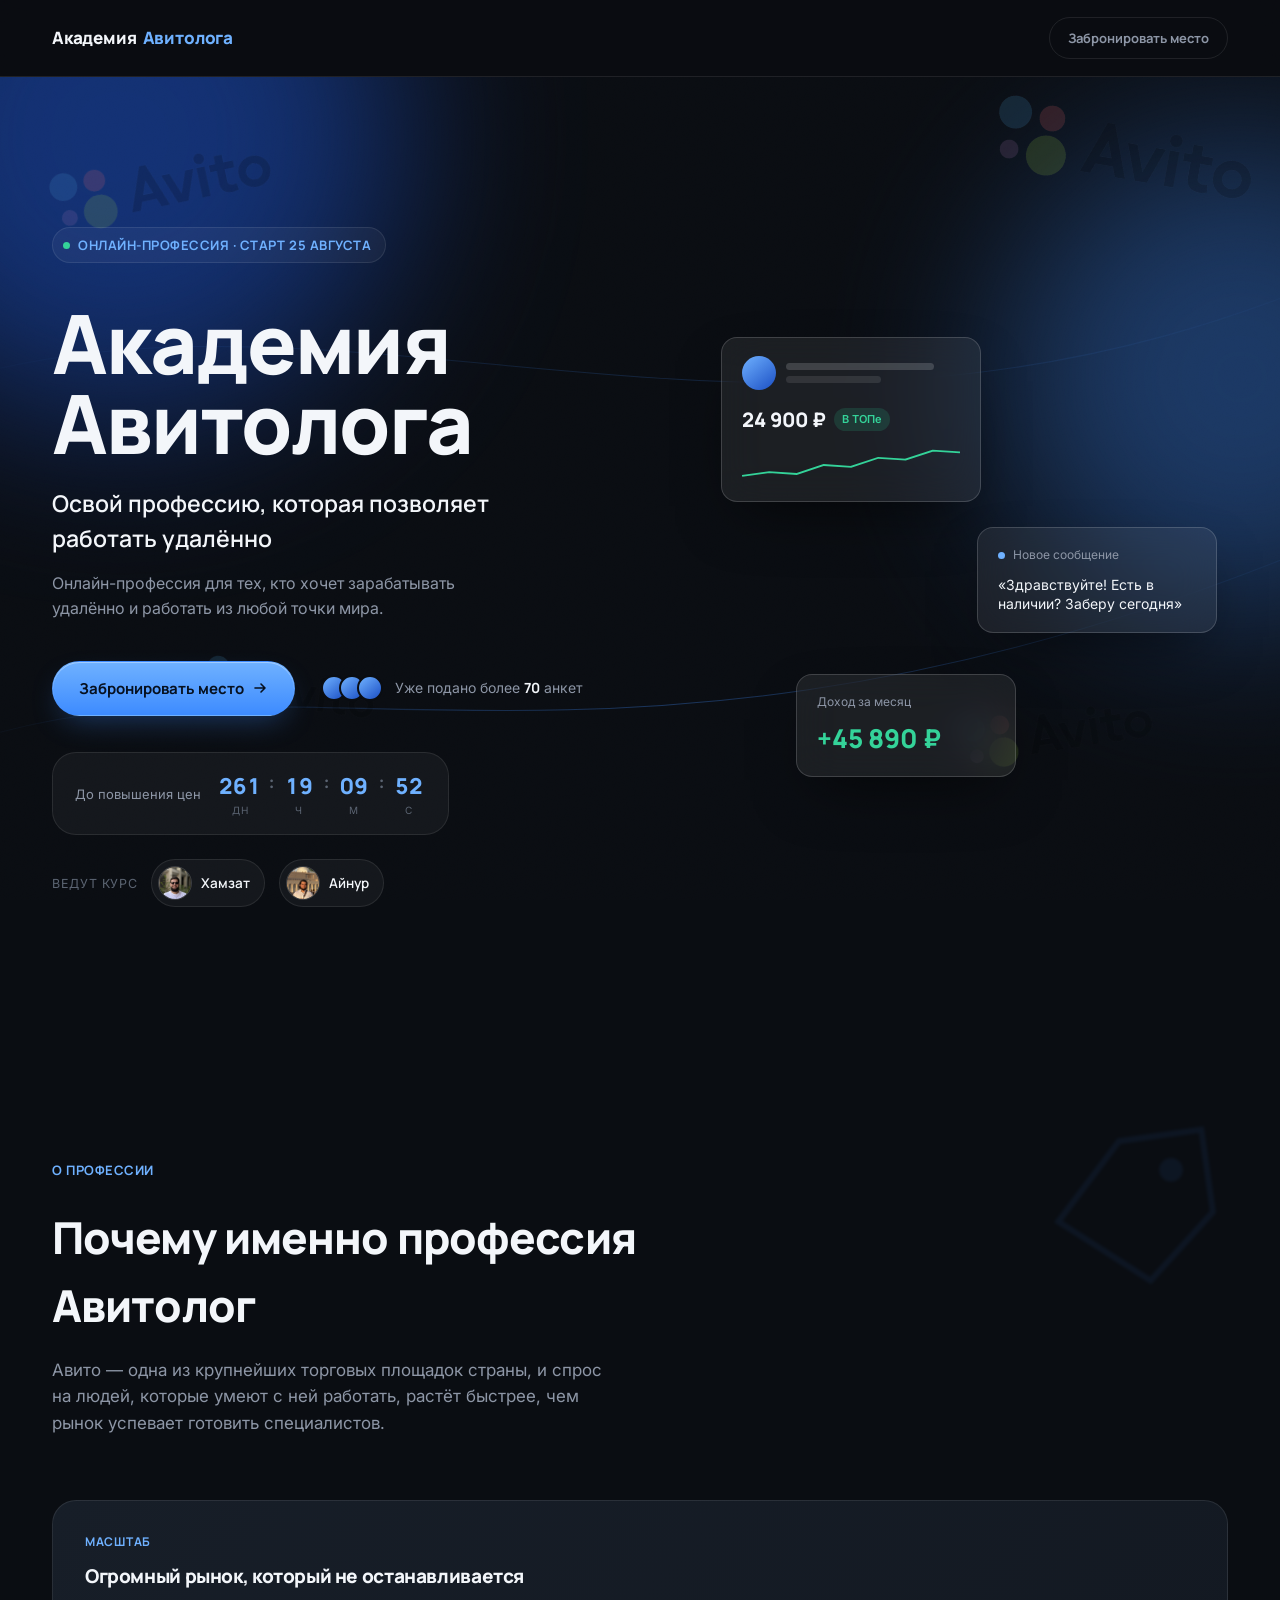
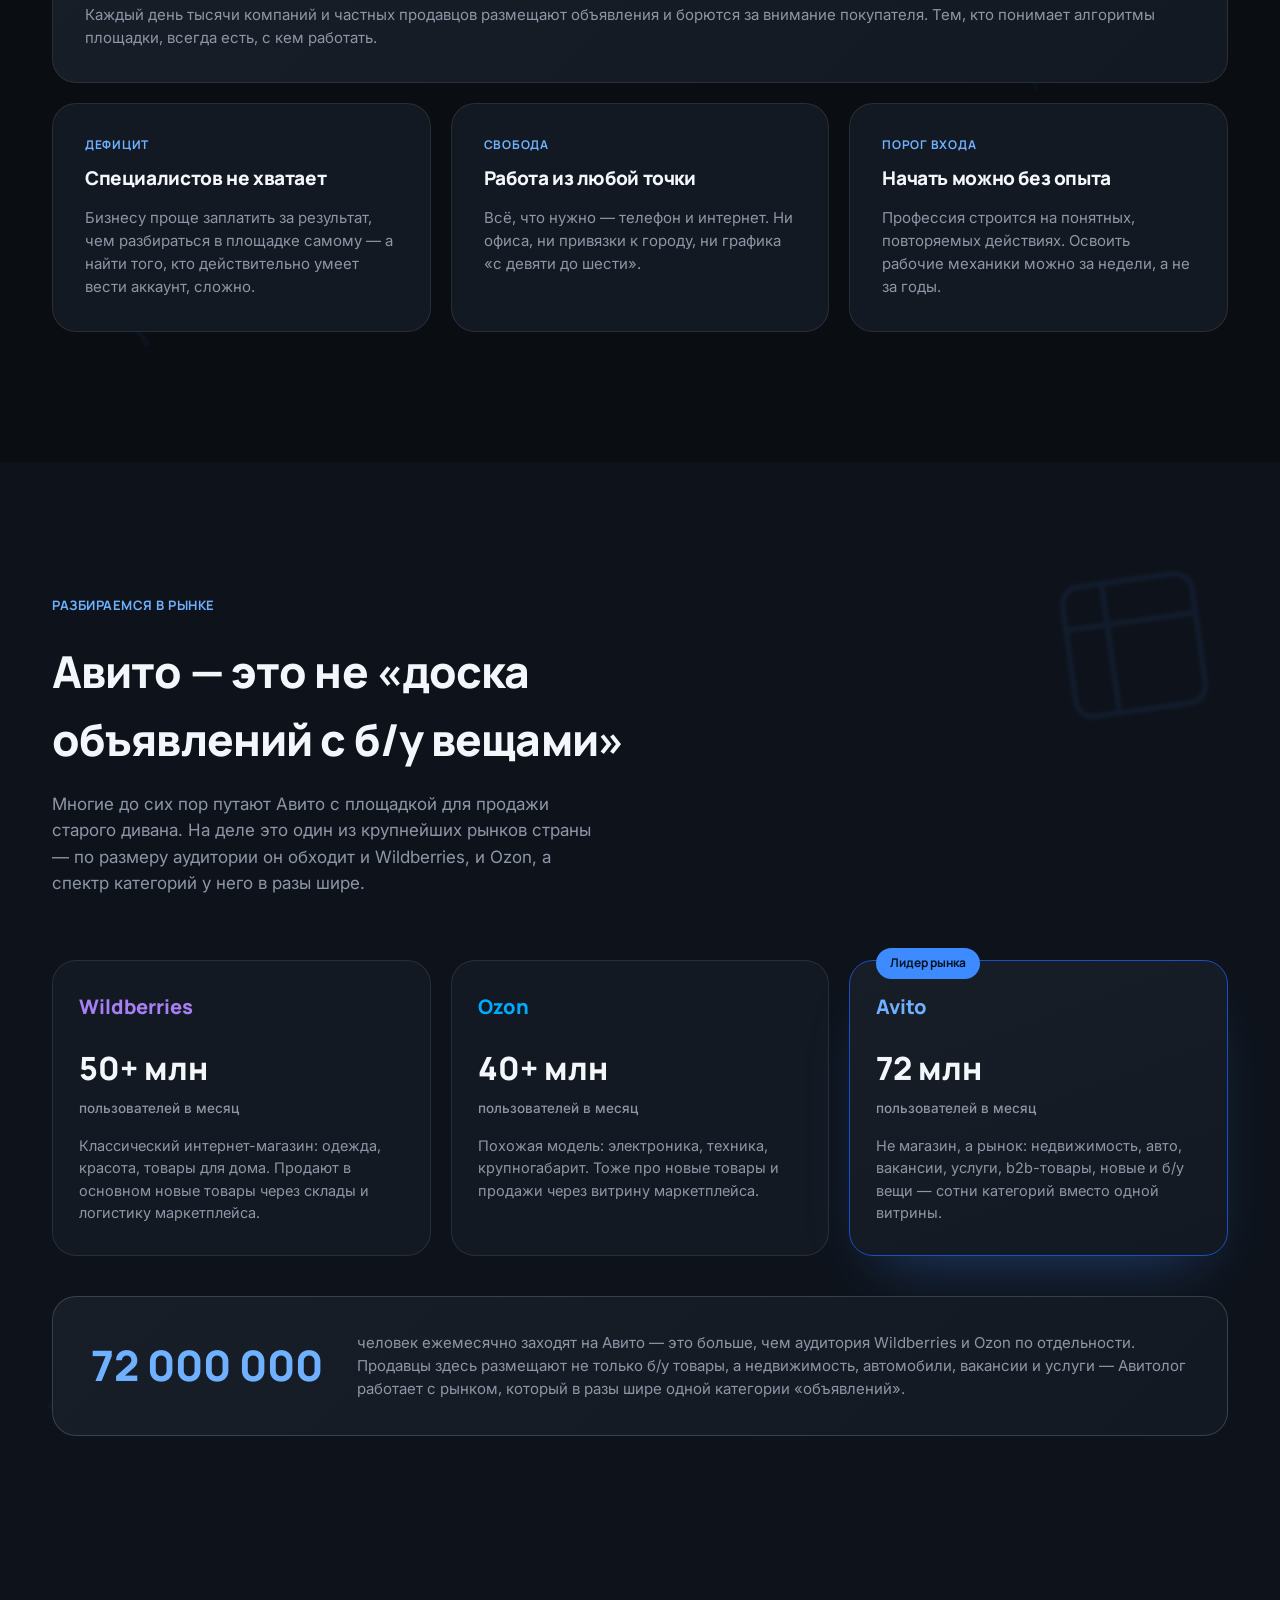
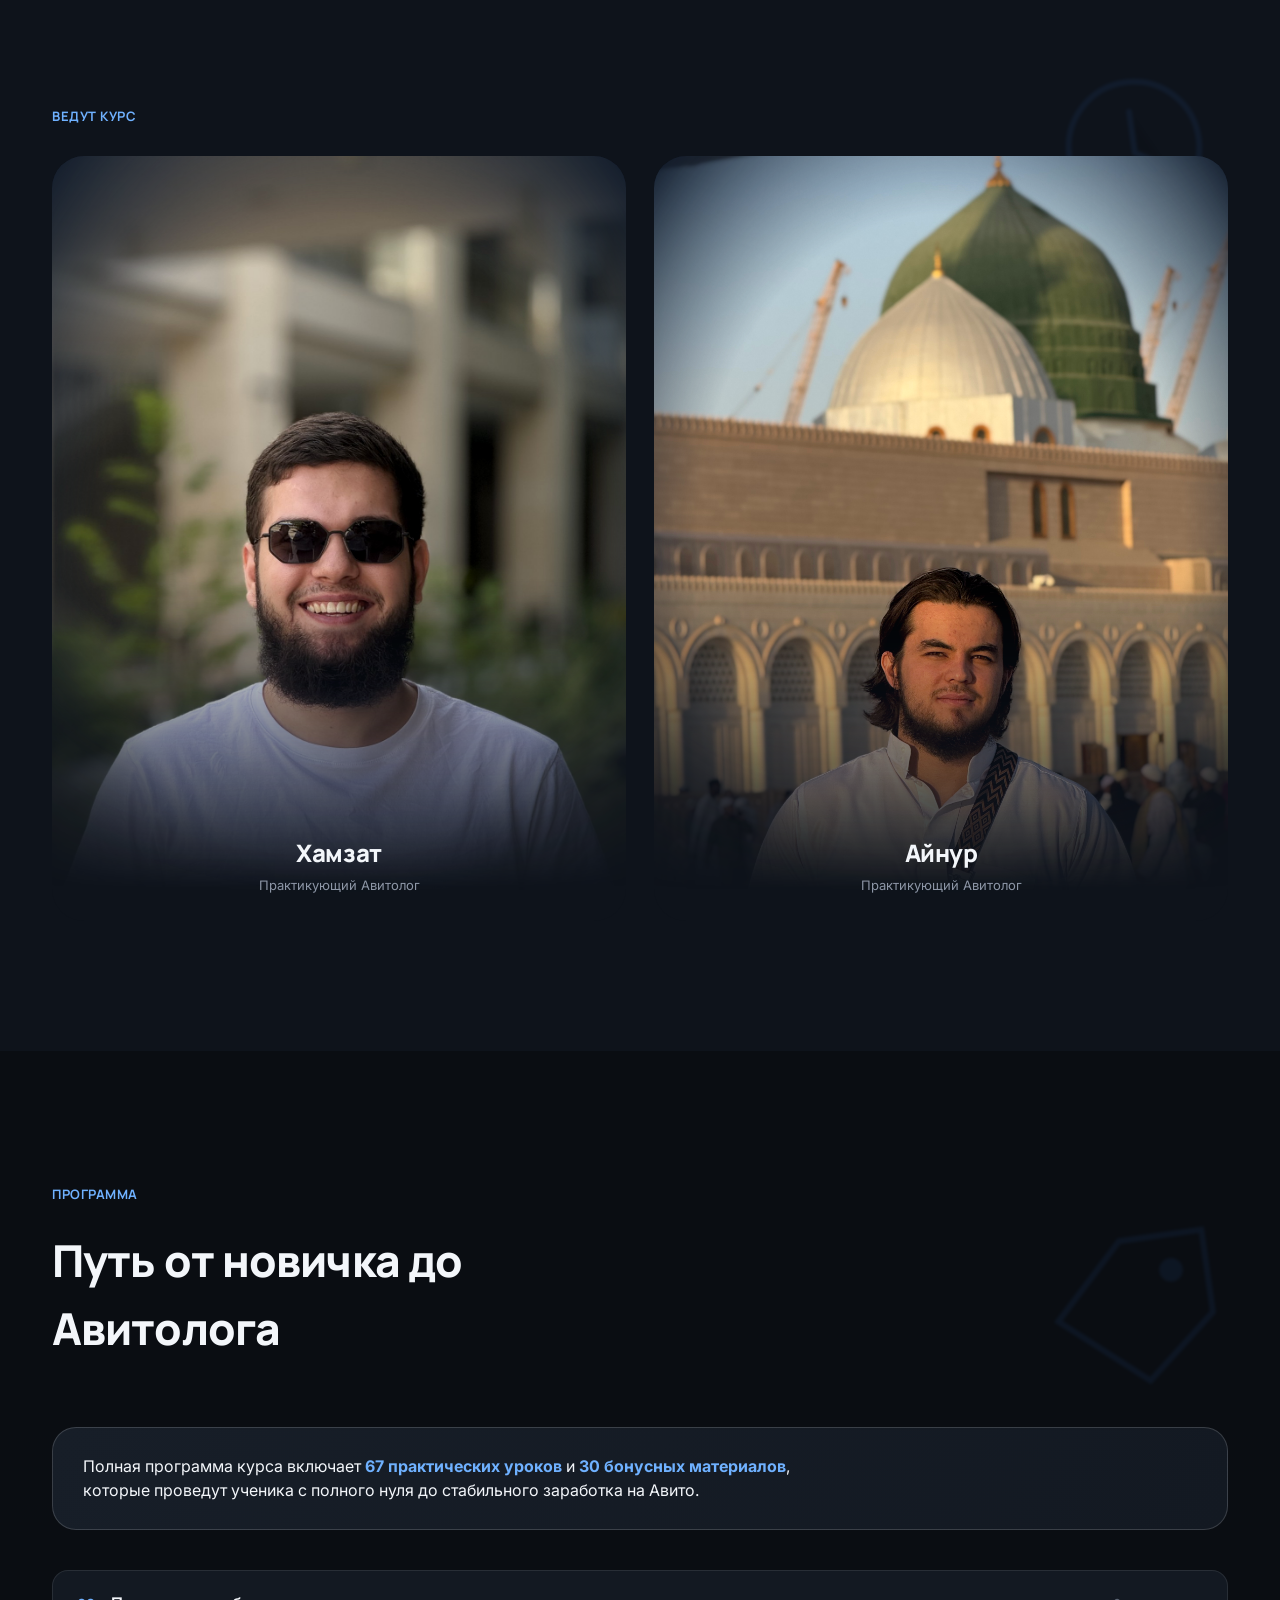
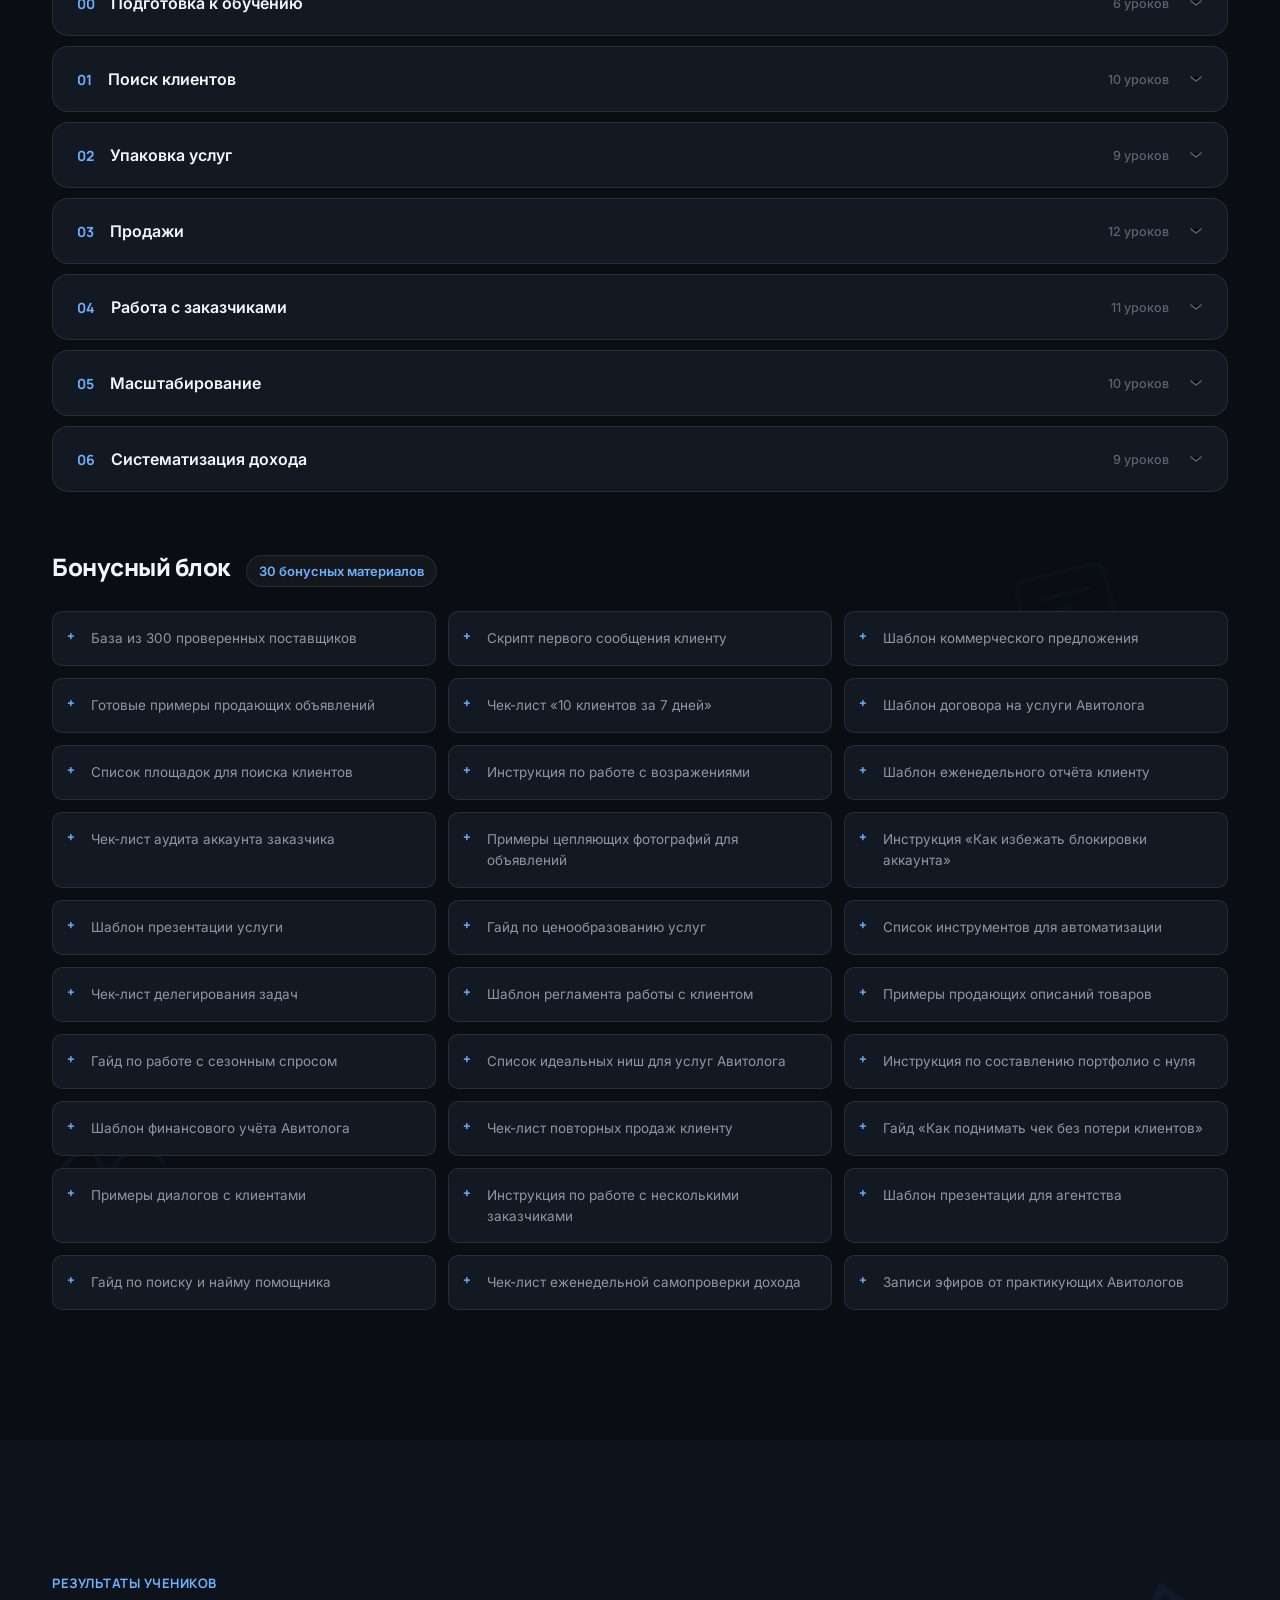
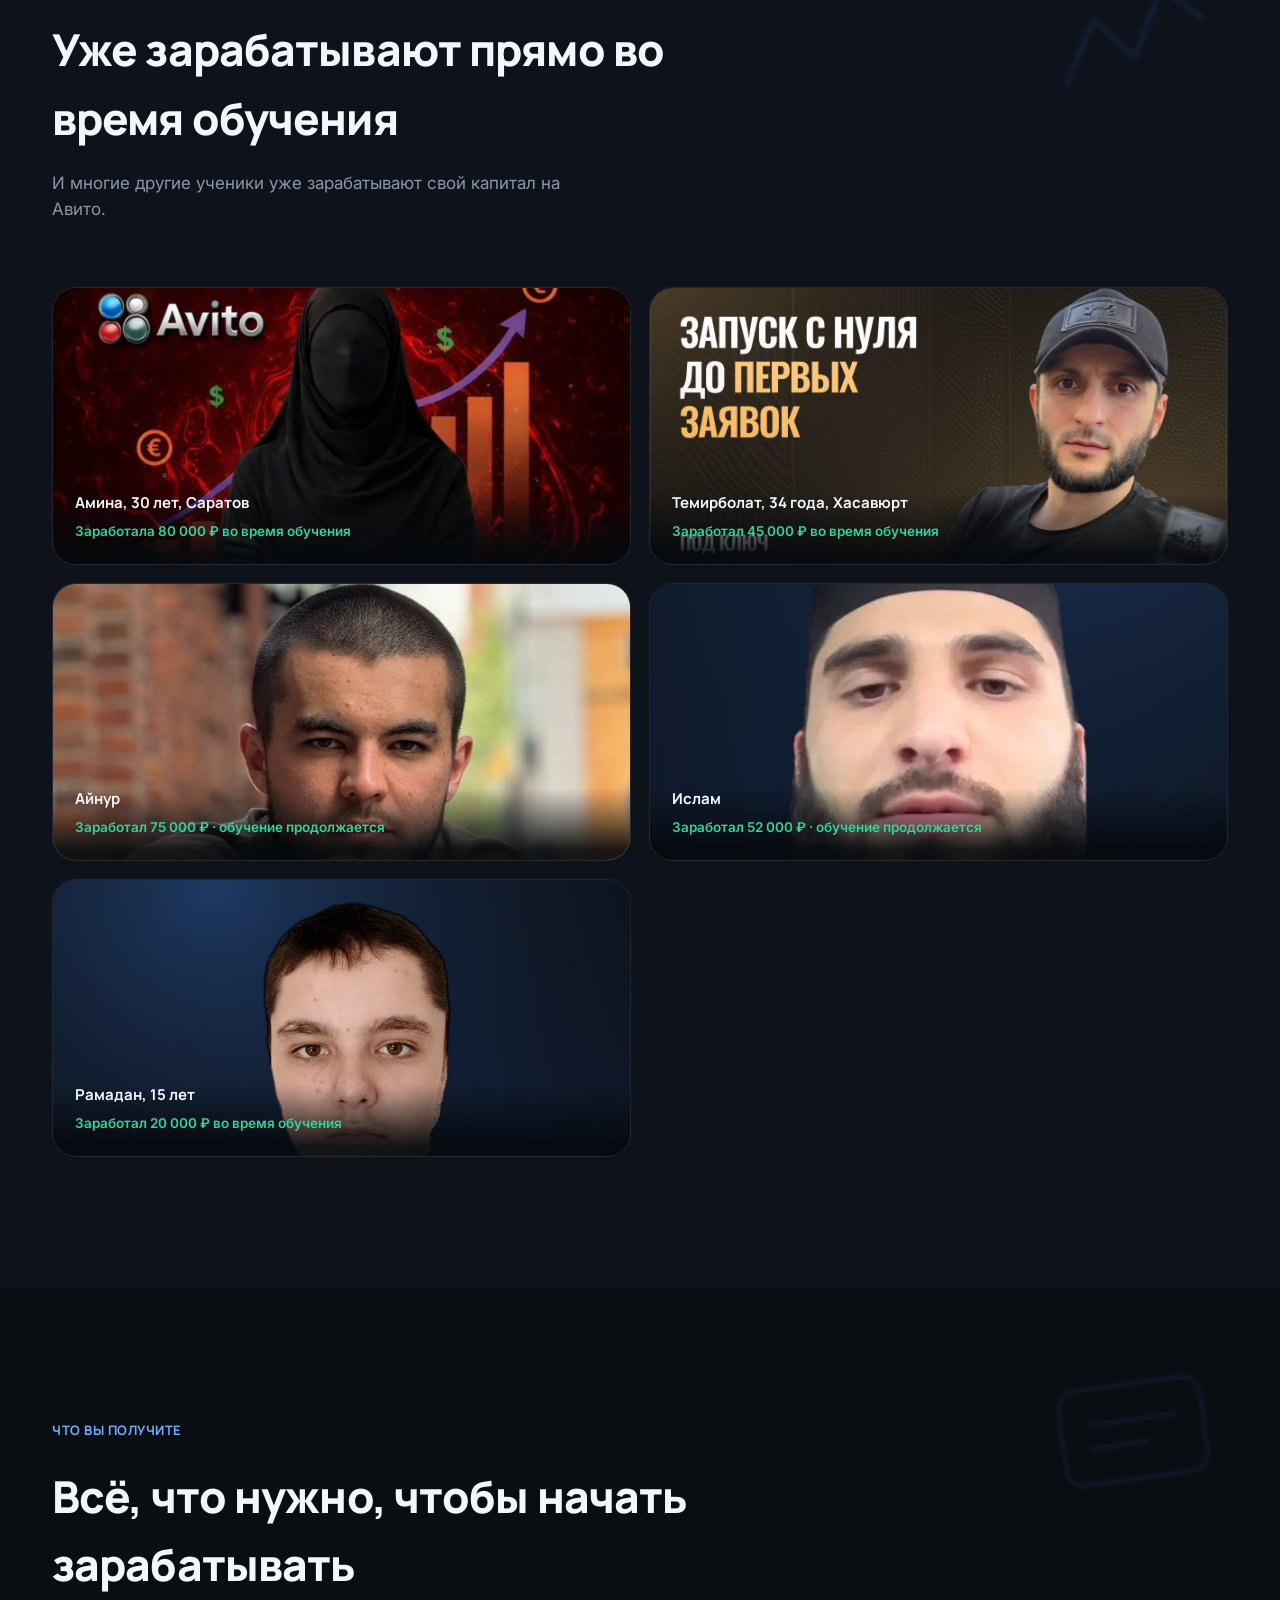
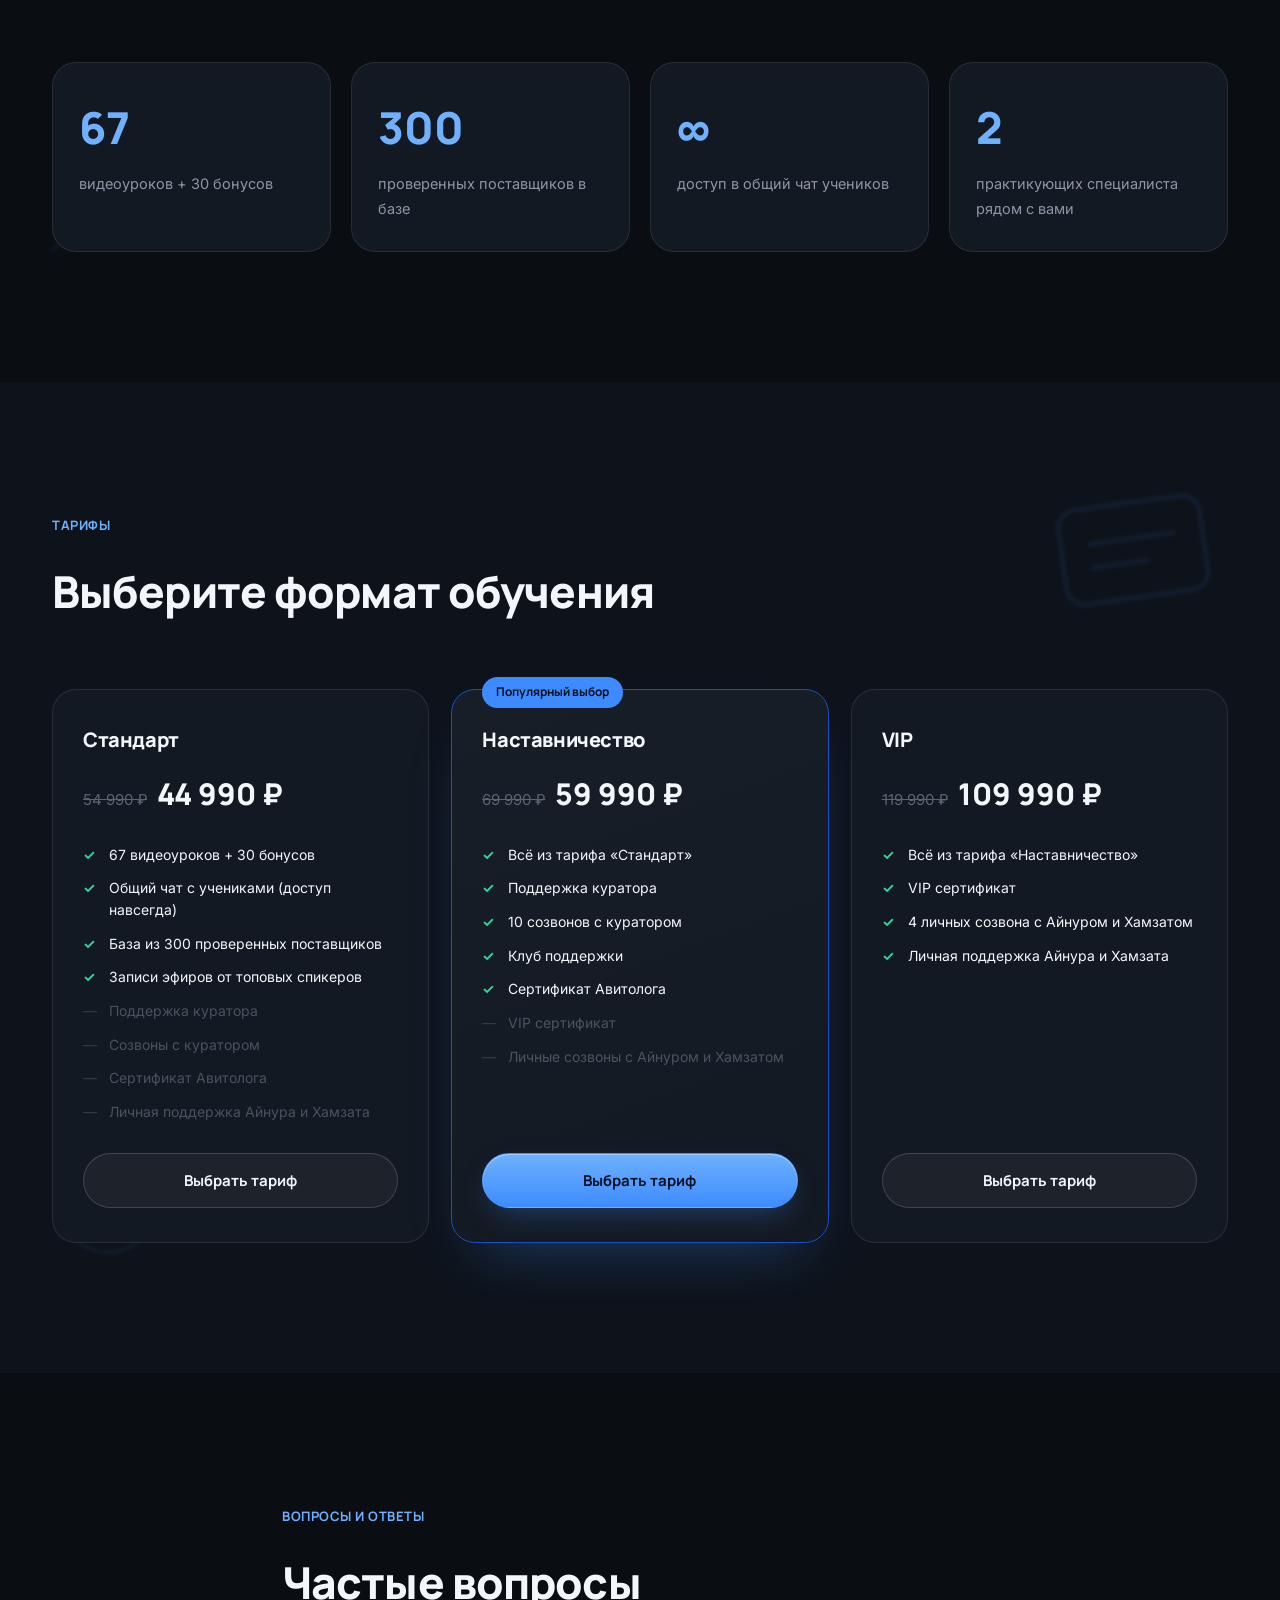
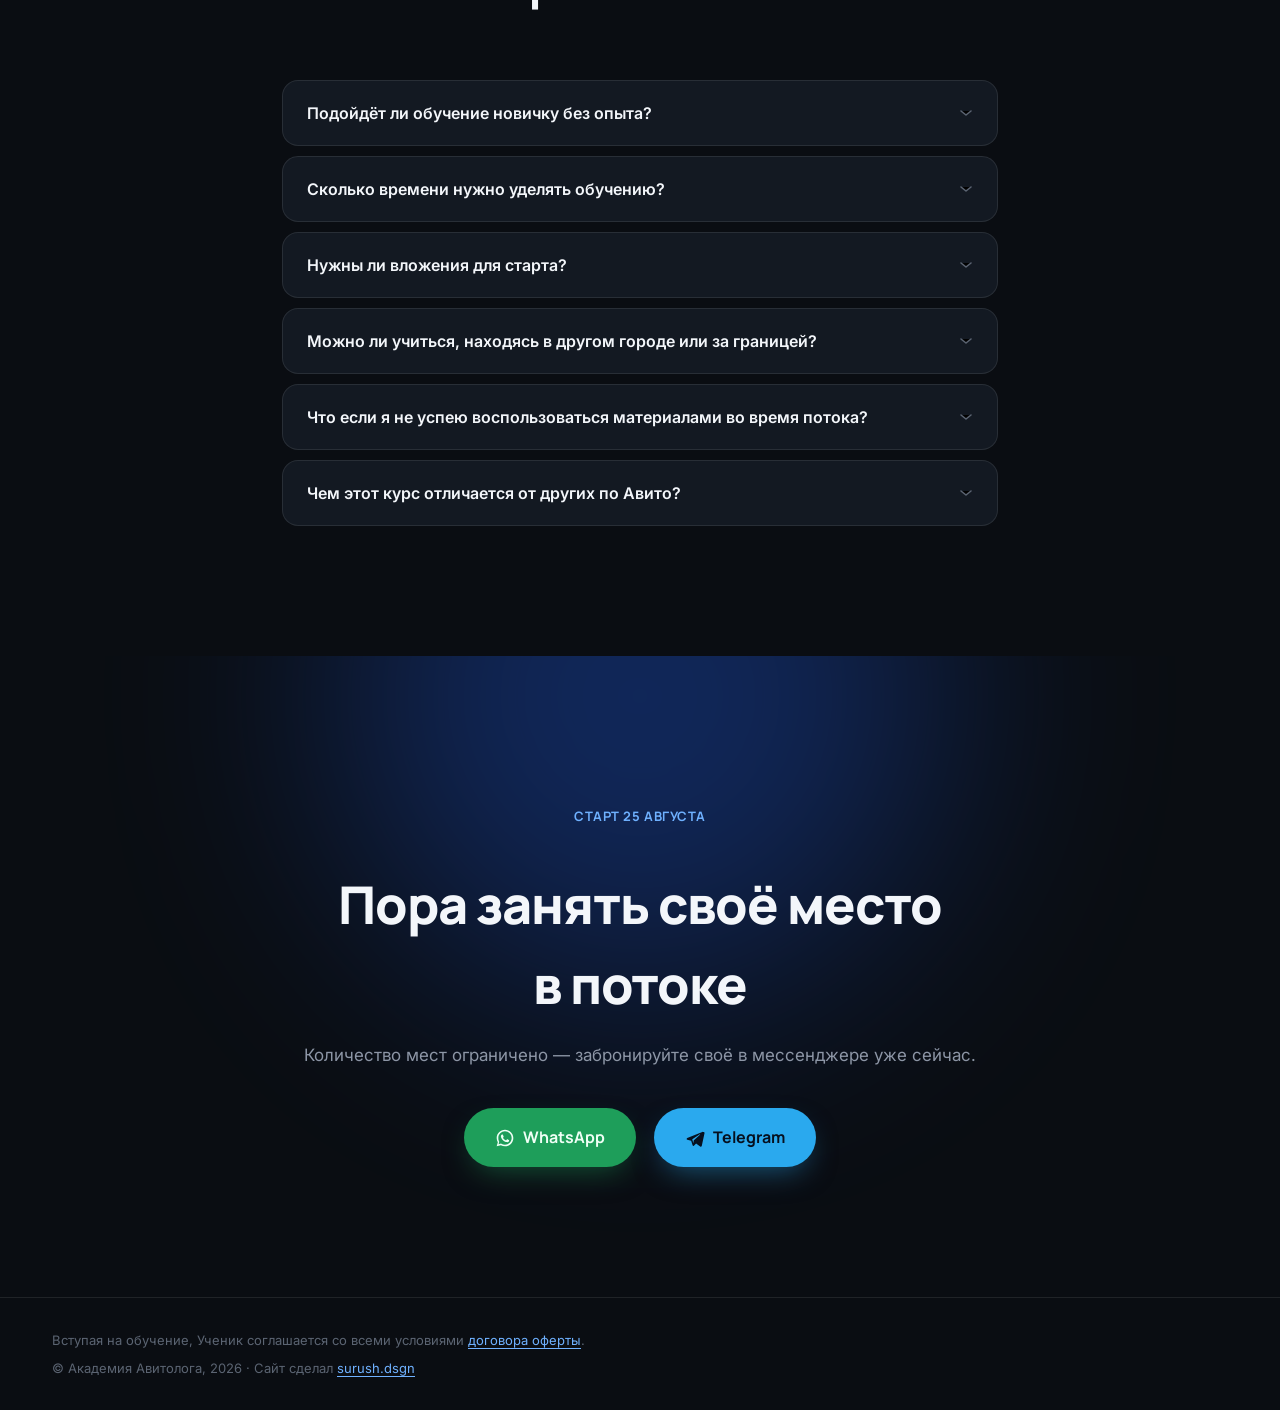
==== commit 09672ea4: "Add files via upload" ====
--- a/index.html
+++ b/index.html
@@ -151,7 +151,7 @@
         <div class="feature-card">
           <div class="feature-num">Свобода</div>
           <h3>Работа из любой точки</h3>
-          <p>Всё, что нужно — ноутбук и интернет. Ни офиса, ни привязки к городу, ни графика «с девяти до шести».</p>
+          <p>Всё, что нужно — телефон и интернет. Ни офиса, ни привязки к городу, ни графика «с девяти до шести».</p>
         </div>
         <div class="feature-card">
           <div class="feature-num">Порог входа</div>
@@ -642,7 +642,7 @@
             <span class="acc-title">Можно ли учиться, находясь в другом городе или за границей?</span>
             <svg class="acc-chevron" width="14" height="14" viewBox="0 0 14 14"><path d="M2 5L7 9L12 5" stroke="currentColor" stroke-width="1.6" stroke-linecap="round" stroke-linejoin="round"/></svg>
           </button>
-          <div class="acc-panel"><p>Да, обучение полностью онлайн — нужны только ноутбук и интернет.</p></div>
+          <div class="acc-panel"><p>Да, обучение полностью онлайн — нужны только телефон и интернет.</p></div>
         </div>
         <div class="acc-item">
           <button class="acc-trigger" aria-expanded="false">
--- a/css/styles.css
+++ b/css/styles.css
@@ -489,7 +489,9 @@
 }
 @media (max-width: 900px){
   .hero-grid{ grid-template-columns: 1fr; }
-  .hero-artifacts{ height: 380px; margin-top: 20px; }
+  .hero-artifacts{ position:static; height:auto; margin-top: 28px; display:flex; flex-direction:column; gap:18px; }
+  .artifact-card{ position:static; width:100% !important; max-width: 320px; margin: 0 auto; }
+  .float-a, .float-b, .float-c{ animation:none; }
   .feature-grid{ grid-template-columns: repeat(2,1fr); }
   .feature-card-lg{ grid-column: span 2; }
   .teachers-grid{ grid-template-columns: 1fr; }
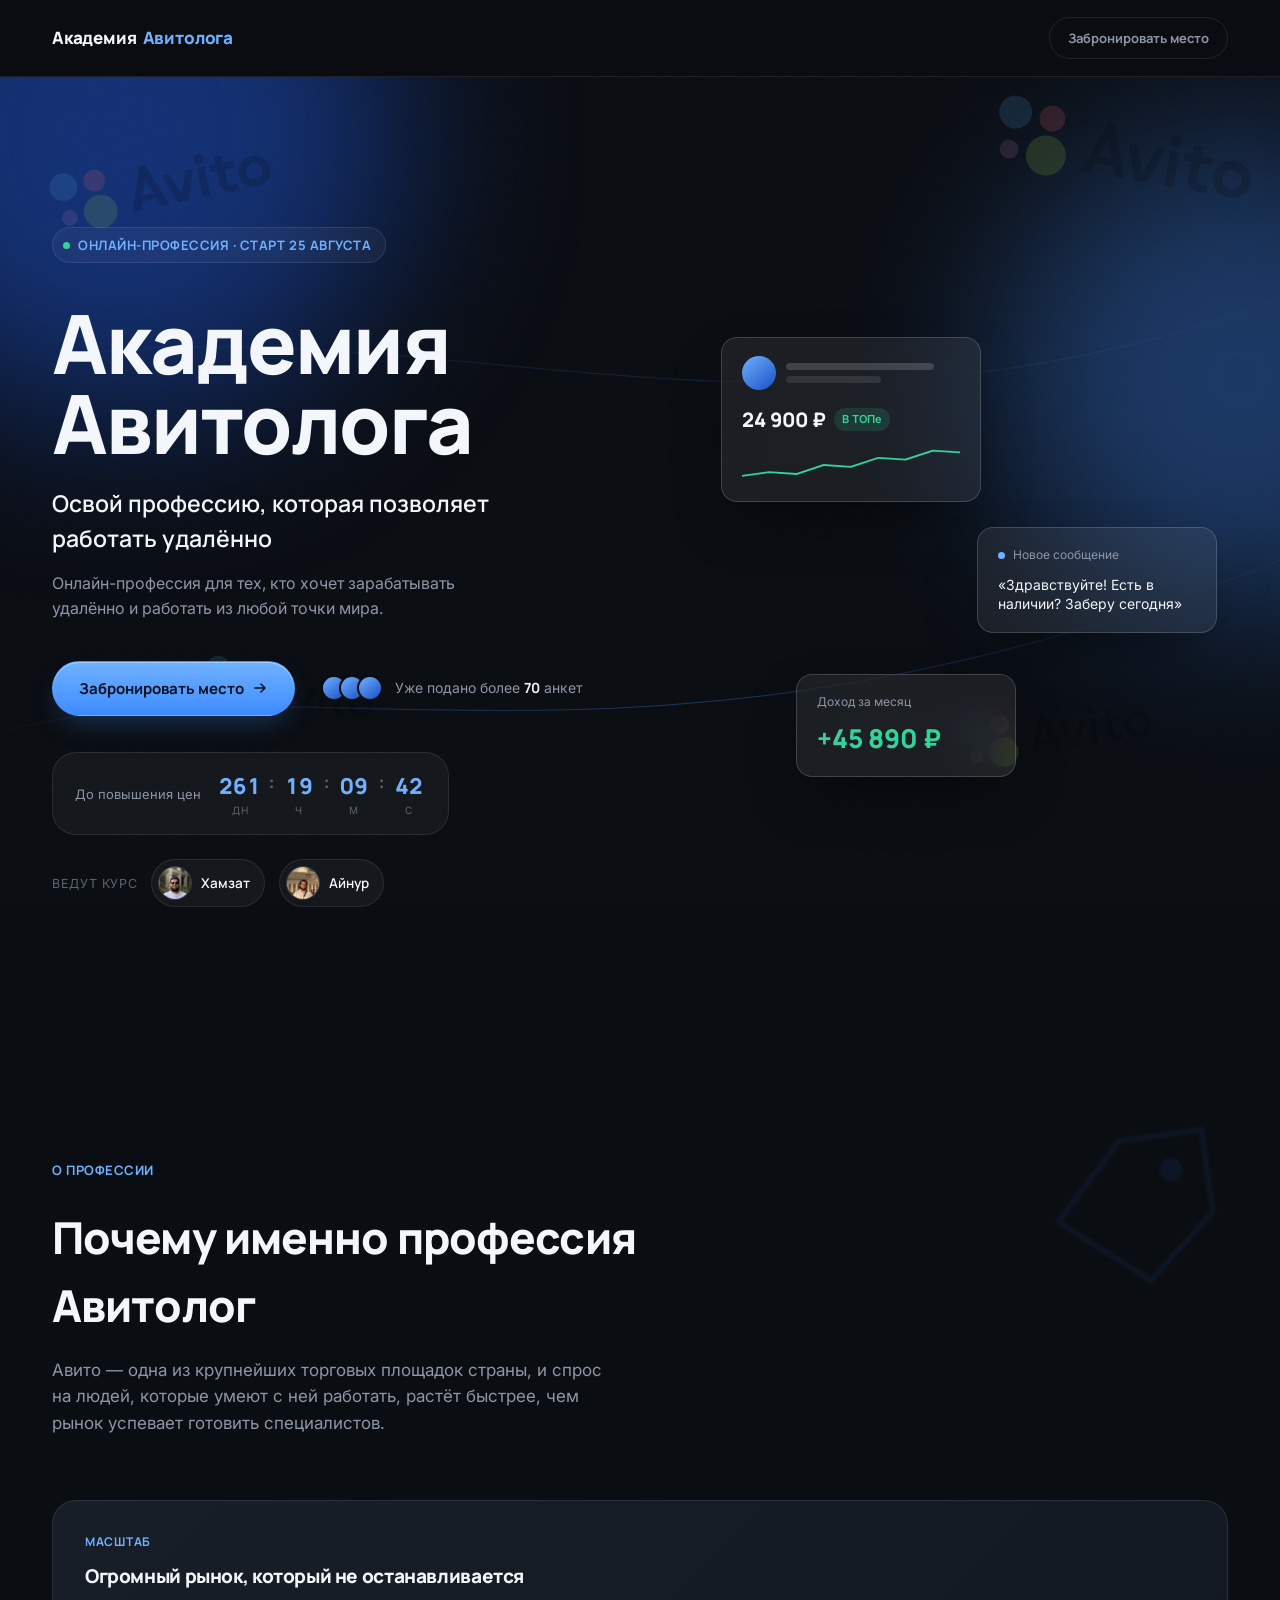
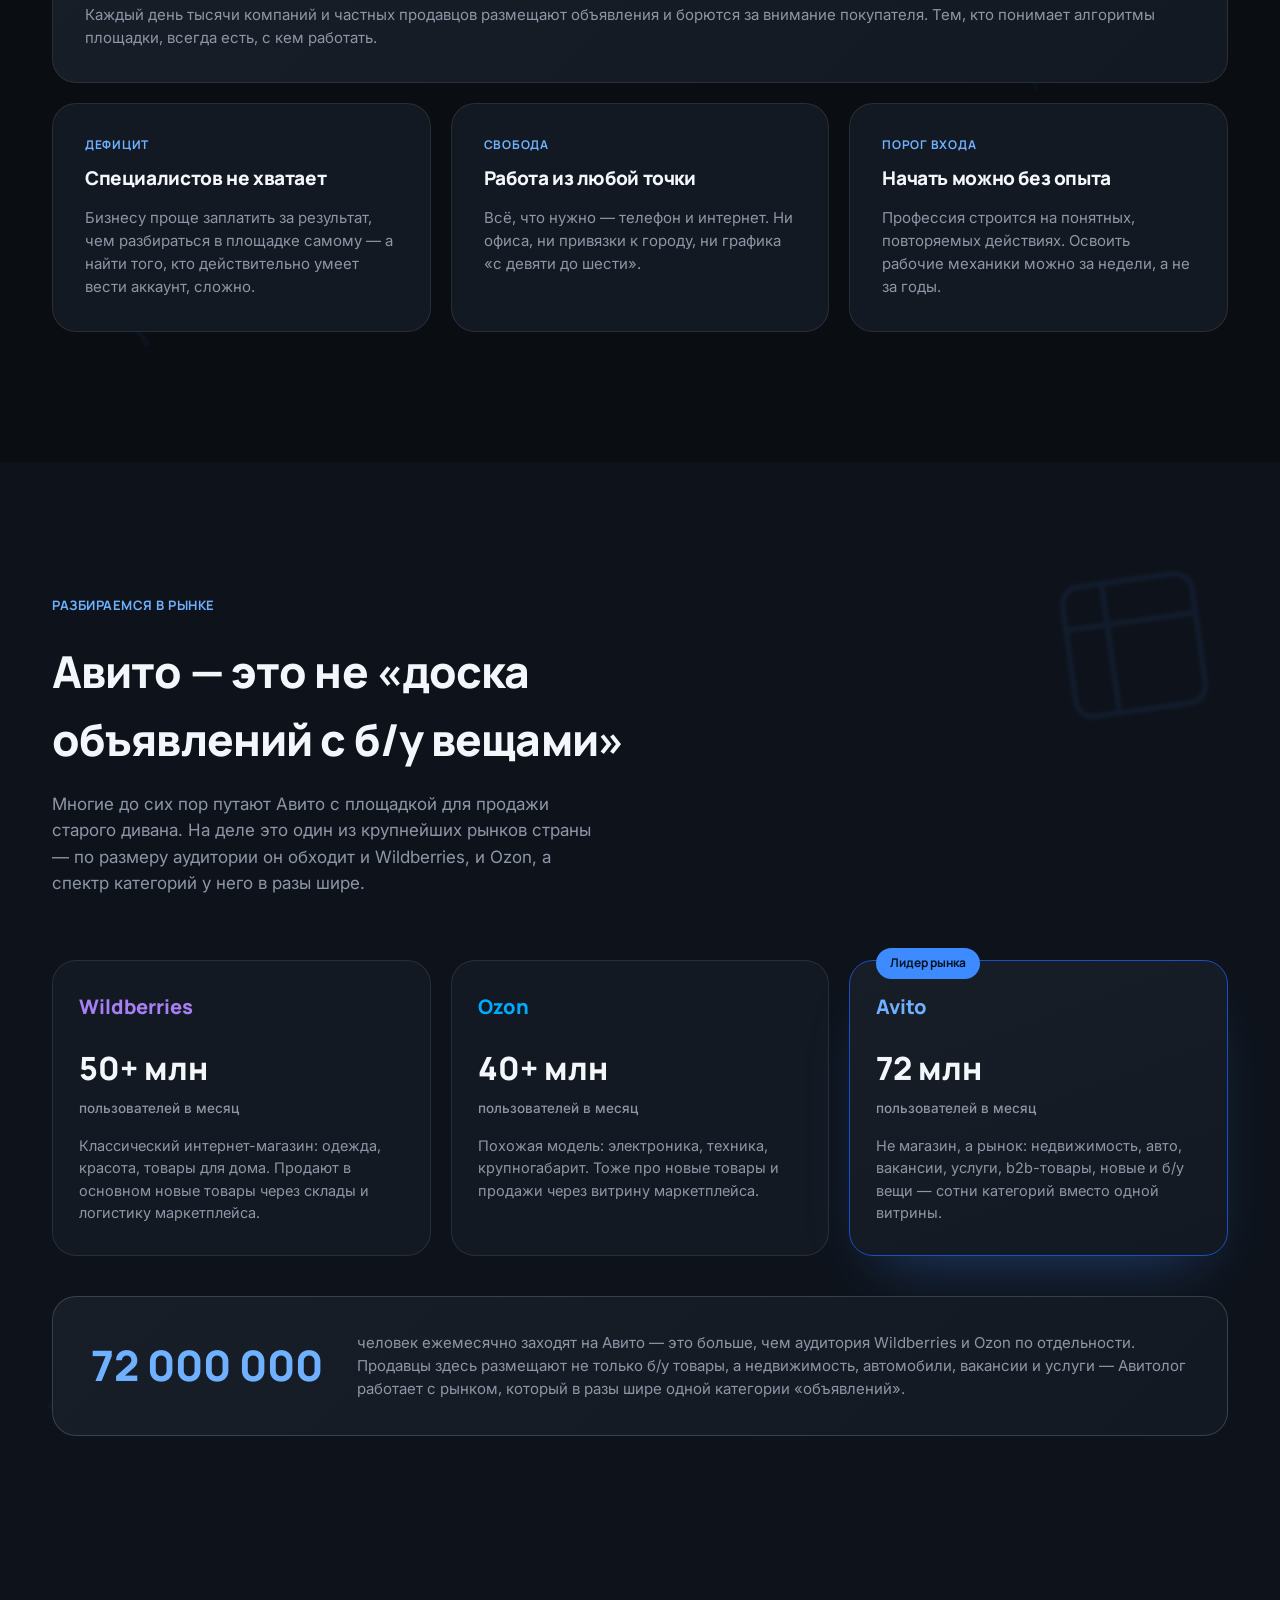
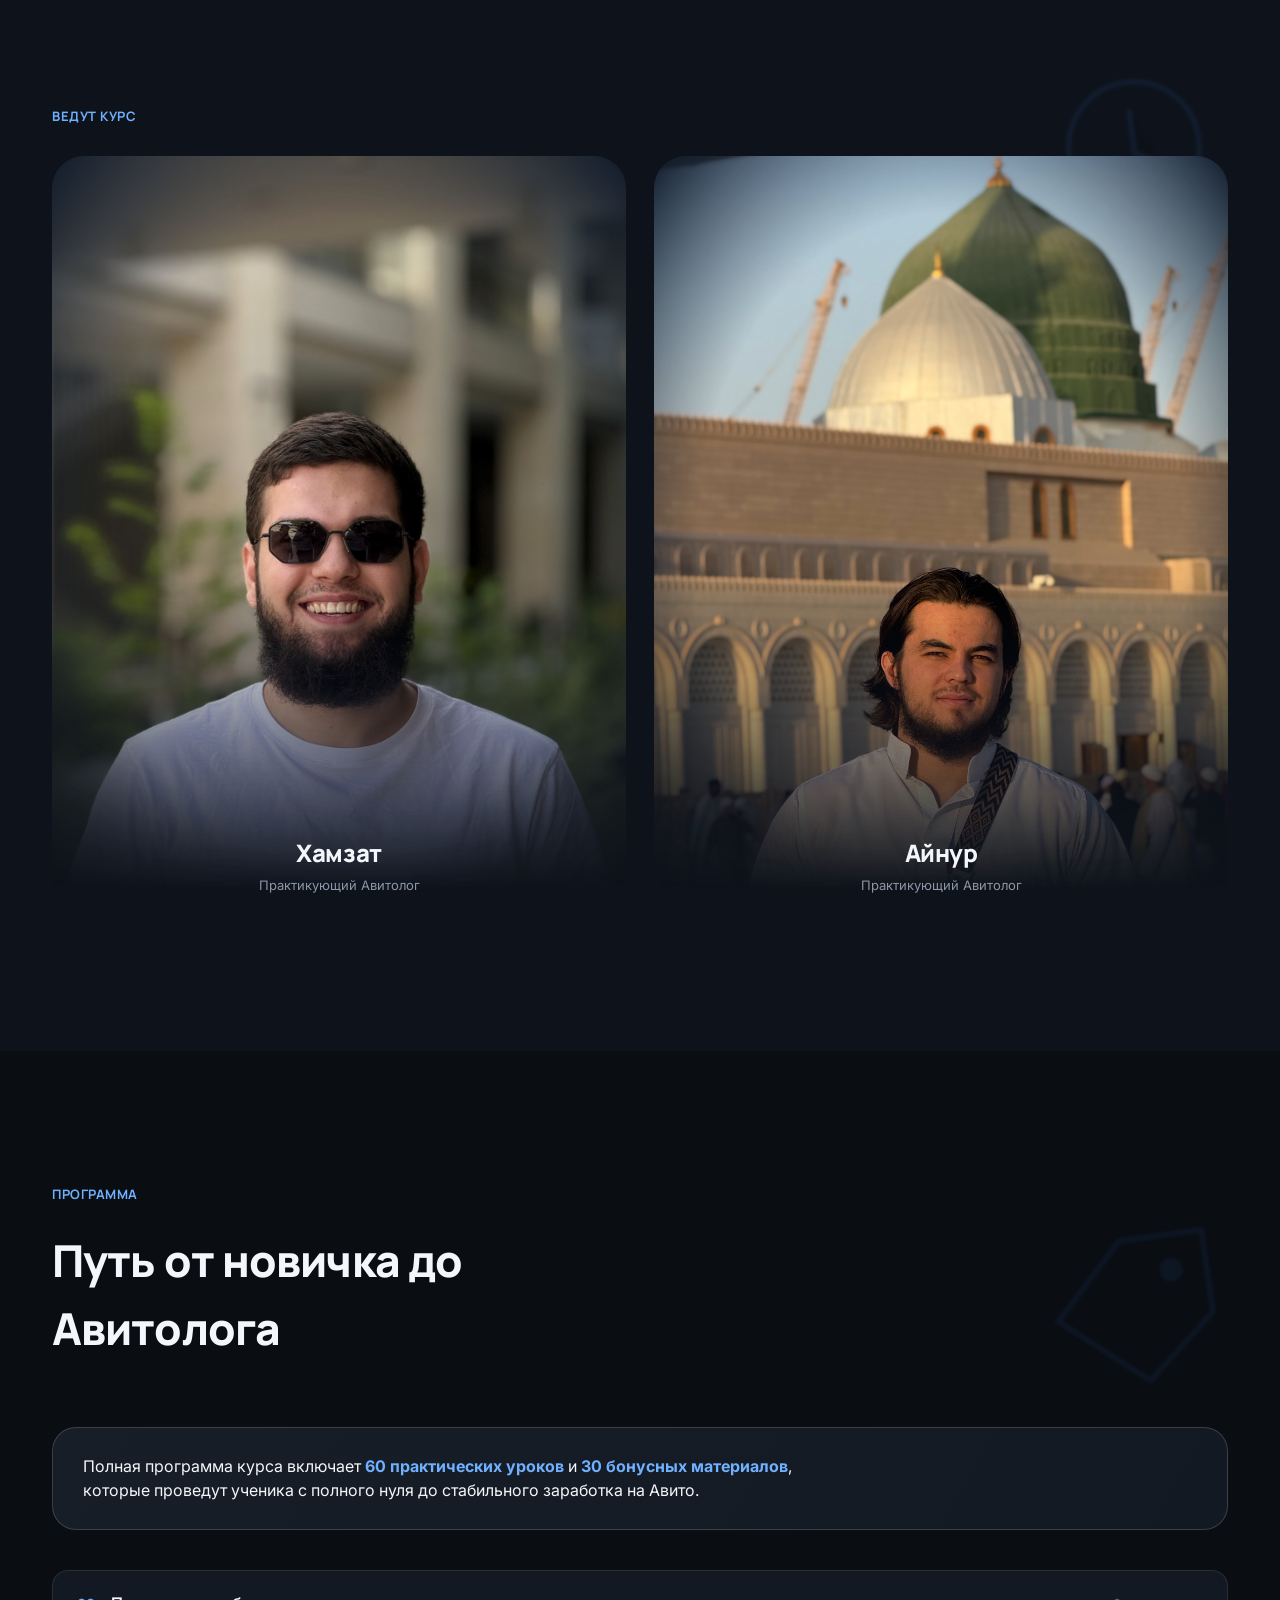
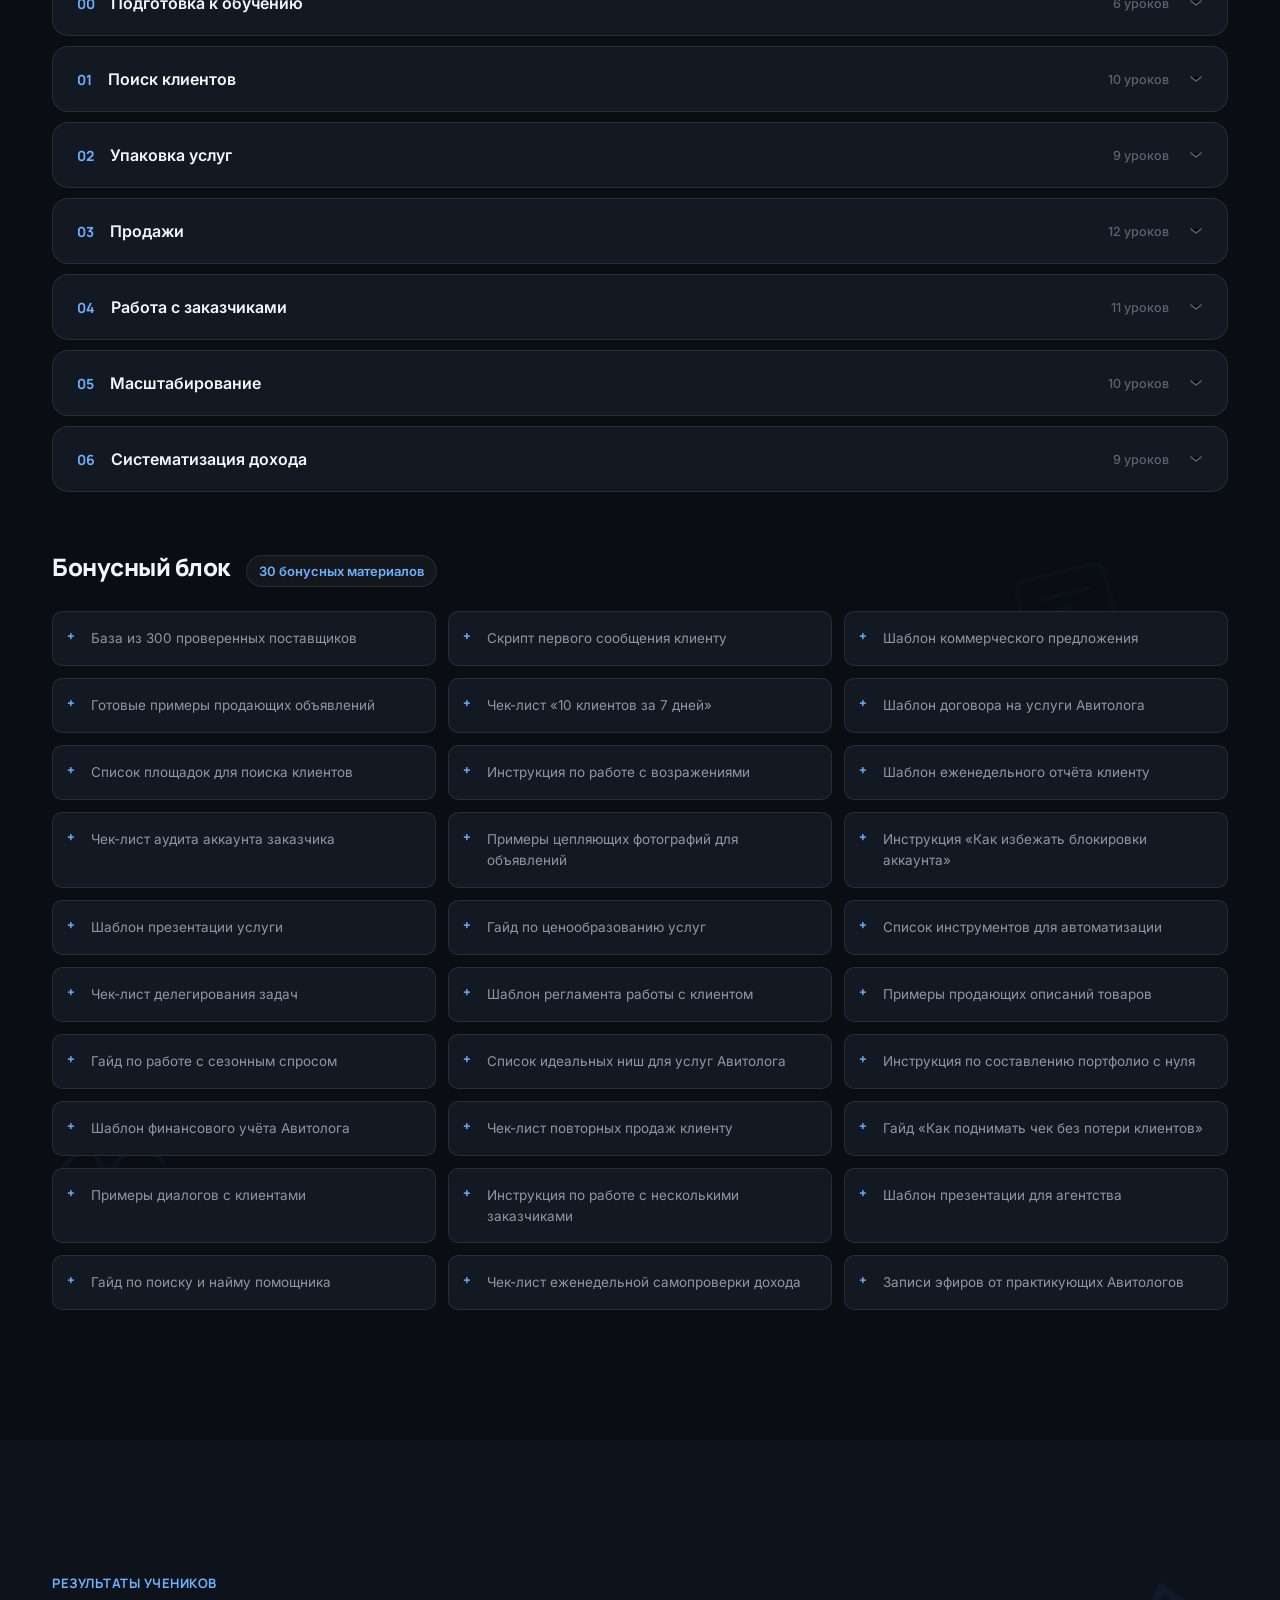
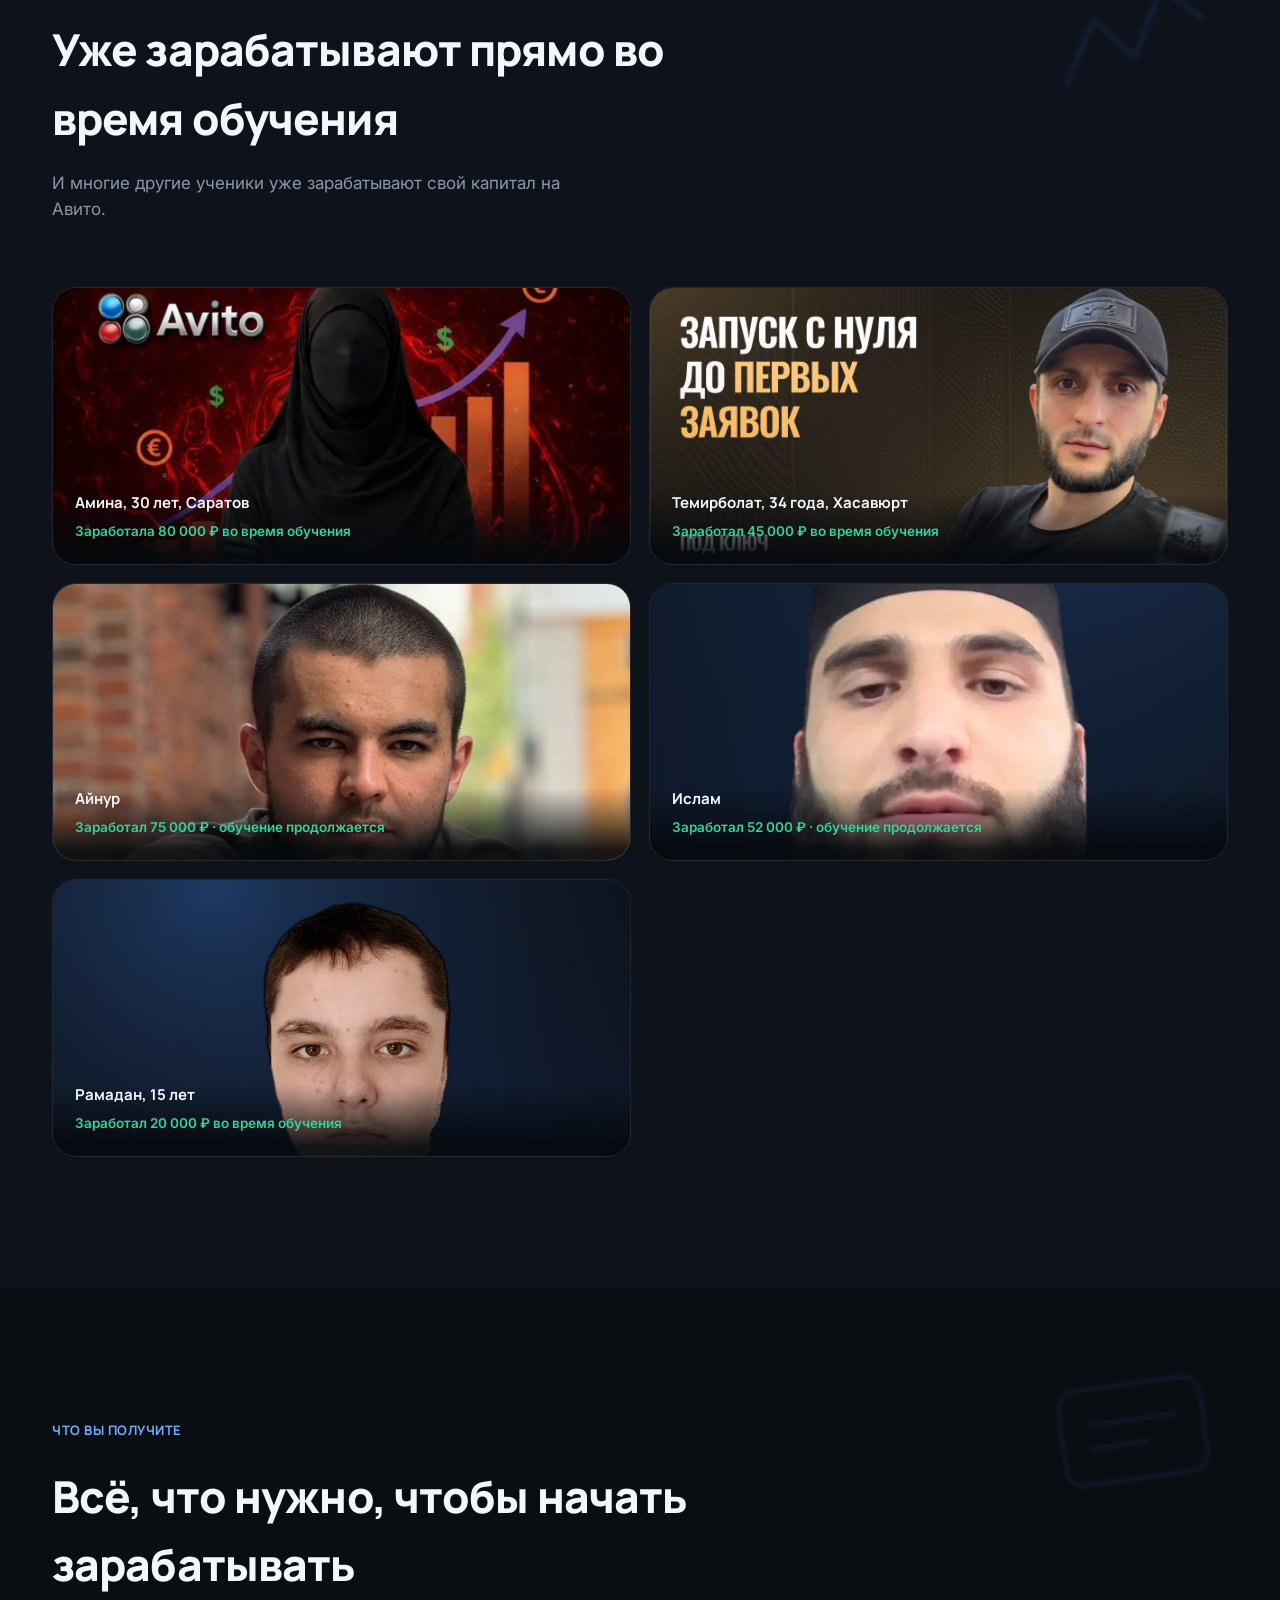
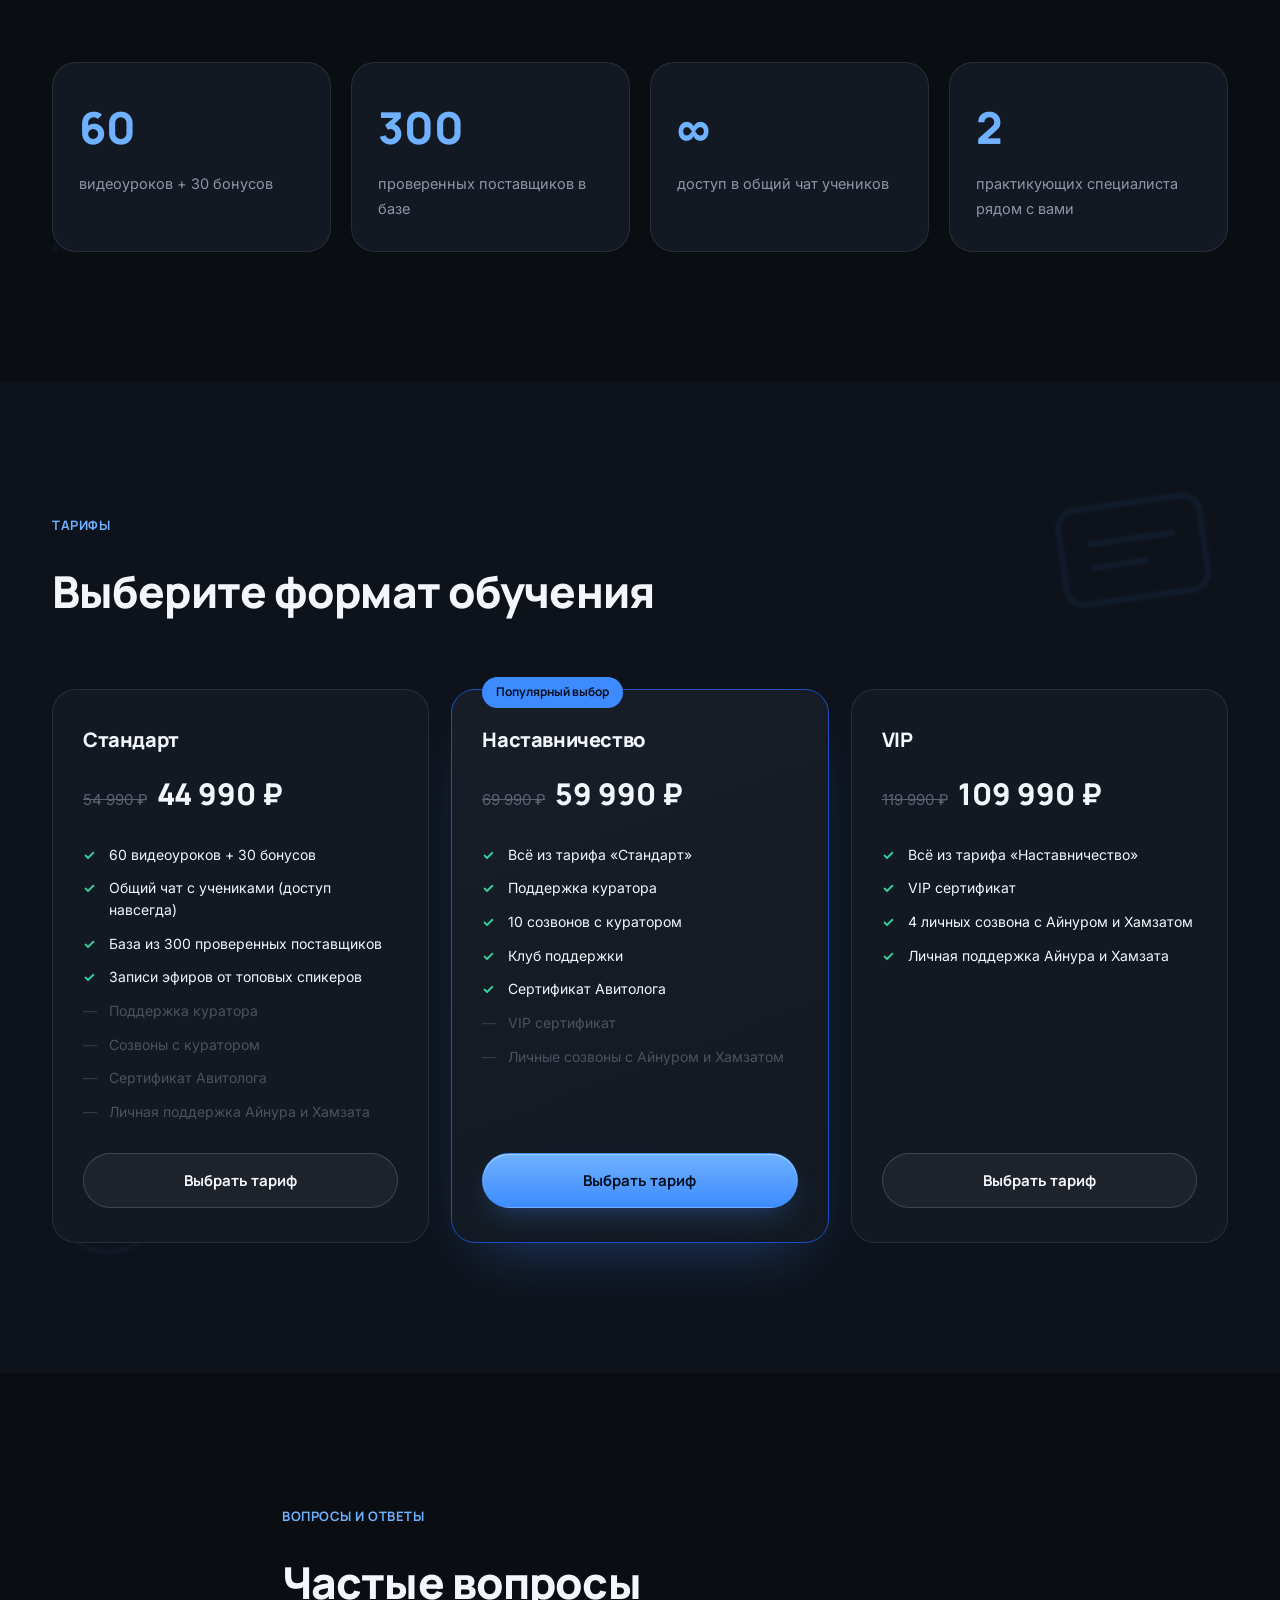
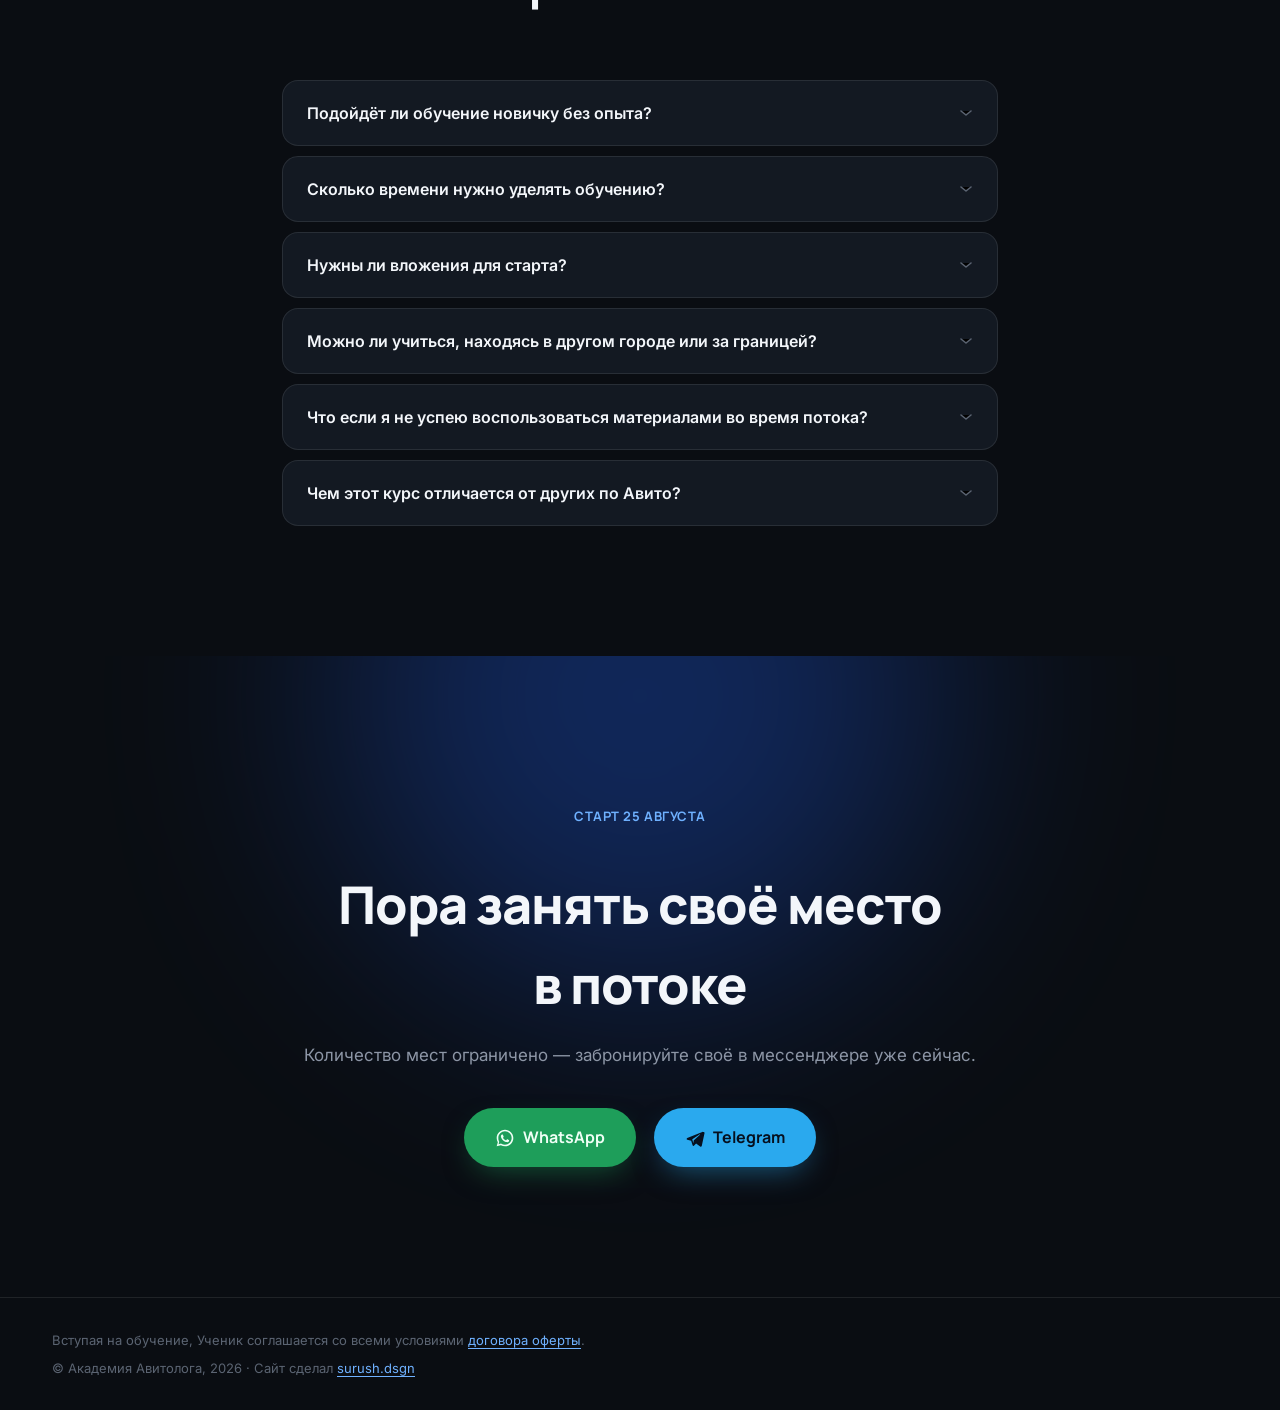
==== commit b531aa88: "Add files via upload" ====
--- a/index.html
+++ b/index.html
@@ -239,7 +239,7 @@
       </div>
 
       <div class="program-banner" data-reveal>
-        <p>Полная программа курса включает <strong>67 практических уроков</strong> и <strong>30 бонусных материалов</strong>, которые проведут ученика с полного нуля до стабильного заработка на Авито.</p>
+        <p>Полная программа курса включает <strong>60 практических уроков</strong> и <strong>30 бонусных материалов</strong>, которые проведут ученика с полного нуля до стабильного заработка на Авито.</p>
       </div>
 
       <div class="accordion" data-reveal>
@@ -526,7 +526,7 @@
 
       <div class="stats-grid" data-reveal>
         <div class="stat-card">
-          <span class="stat-num">67</span>
+          <span class="stat-num">60</span>
           <span class="stat-label">видеоуроков + 30 бонусов</span>
         </div>
         <div class="stat-card">
@@ -563,7 +563,7 @@
           <h3 class="price-name">Стандарт</h3>
           <div class="price-value"><span class="price-old">54 990 ₽</span><span class="price-new">44 990 ₽</span></div>
           <ul class="price-list">
-            <li class="yes">67 видеоуроков + 30 бонусов</li>
+            <li class="yes">60 видеоуроков + 30 бонусов</li>
             <li class="yes">Общий чат с учениками (доступ навсегда)</li>
             <li class="yes">База из 300 проверенных поставщиков</li>
             <li class="yes">Записи эфиров от топовых спикеров</li>
